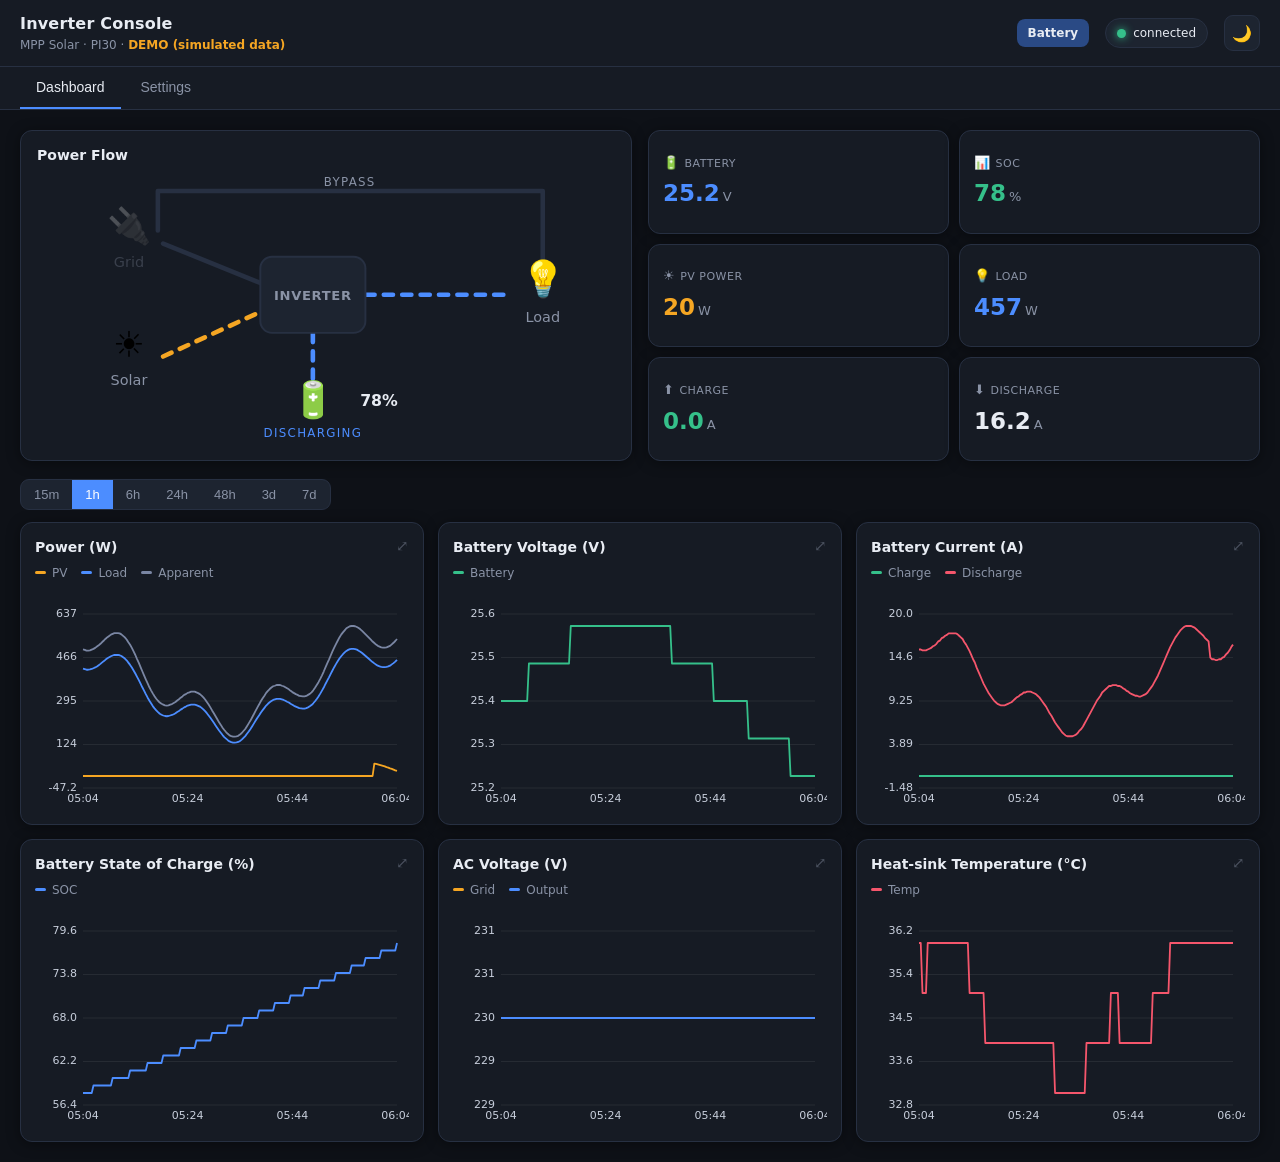
==== mockup.html @ c98d9017 "Initial commit: MPP Solar inverter web frontend Raspberry Pi web UI for an MPP Solar inverter (PI30 " ====
<!DOCTYPE html>
<html lang="en" data-theme="dark">
<head>
  <meta charset="utf-8" />
  <meta name="viewport" content="width=device-width, initial-scale=1" />
  <title>Inverter Console — Demo</title>
  <style>
:root {
  --bg: #0e1117;
  --bg-elev: #161b24;
  --bg-elev2: #1d2430;
  --border: #273042;
  --text: #e8ecf3;
  --text-dim: #8a93a6;
  --accent: #4c8dff;
  --accent-dim: #2a4a85;
  --ok: #35c08a;
  --warn: #f5a623;
  --danger: #f5566c;
  --shadow: 0 2px 14px rgba(0, 0, 0, 0.4);
  color-scheme: dark;
}
[data-theme="light"] {
  --bg: #f4f6fa;
  --bg-elev: #ffffff;
  --bg-elev2: #eef1f7;
  --border: #d9dfea;
  --text: #1c2430;
  --text-dim: #5a6478;
  --accent: #2f6fe0;
  --accent-dim: #bcd2ff;
  --ok: #1c9e72;
  --warn: #c9820f;
  --danger: #d83a52;
  --shadow: 0 2px 14px rgba(20, 30, 60, 0.08);
  color-scheme: light;
}

* { box-sizing: border-box; }
html, body { margin: 0; padding: 0; }
body {
  background: var(--bg);
  color: var(--text);
  font: 14px/1.5 system-ui, -apple-system, Segoe UI, Roboto, sans-serif;
  -webkit-font-smoothing: antialiased;
}

/* ---- header ---- */
header {
  display: flex; align-items: center; gap: 16px;
  padding: 12px 20px;
  background: var(--bg-elev);
  border-bottom: 1px solid var(--border);
  position: sticky; top: 0; z-index: 20;
}
header h1 { font-size: 16px; margin: 0; font-weight: 600; letter-spacing: .2px; }
header .sub { color: var(--text-dim); font-size: 12px; }
.spacer { flex: 1; }

.status-pill {
  display: inline-flex; align-items: center; gap: 7px;
  padding: 5px 11px; border-radius: 999px;
  background: var(--bg-elev2); border: 1px solid var(--border);
  font-size: 12px; font-weight: 500;
}
.dot { width: 9px; height: 9px; border-radius: 50%; background: var(--text-dim); }
.dot.ok { background: var(--ok); box-shadow: 0 0 8px var(--ok); }
.dot.bad { background: var(--danger); box-shadow: 0 0 8px var(--danger); }

.mode-badge {
  padding: 5px 11px; border-radius: 8px; font-size: 12px; font-weight: 600;
  background: var(--accent-dim); color: var(--text);
}

.icon-btn {
  background: var(--bg-elev2); border: 1px solid var(--border); color: var(--text);
  width: 36px; height: 36px; border-radius: 9px; cursor: pointer; font-size: 16px;
  display: inline-flex; align-items: center; justify-content: center;
}
.icon-btn:hover { border-color: var(--accent); }

/* ---- tabs ---- */
nav.tabs { display: flex; gap: 4px; padding: 0 20px; background: var(--bg-elev);
  border-bottom: 1px solid var(--border); position: sticky; top: 61px; z-index: 19; }
nav.tabs button {
  background: none; border: none; color: var(--text-dim); cursor: pointer;
  padding: 12px 16px; font-size: 14px; font-weight: 500;
  border-bottom: 2px solid transparent;
}
nav.tabs button.active { color: var(--text); border-bottom-color: var(--accent); }
nav.tabs button:hover { color: var(--text); }

main { padding: 20px; max-width: 1280px; margin: 0 auto; }
.view { display: none; }
.view.active { display: block; }

/* ---- cards / metric tiles ---- */
/* dashboard top: power-flow diagram on the left (≈half), metrics on the right */
.dash-top {
  display: grid; grid-template-columns: 1fr 1fr;
  gap: 16px; align-items: stretch; margin-bottom: 18px;
}
.dash-top .flow-card { margin-bottom: 0; }
.dash-top .flow-card svg { max-height: 400px; }          /* let the diagram drive the height */
.dash-top .tiles { grid-template-columns: repeat(2, 1fr); grid-auto-rows: 1fr; height: 100%; }
.dash-top .tile { display: flex; flex-direction: column; justify-content: center; }

.tiles { display: grid; grid-template-columns: repeat(3, 1fr); gap: 10px; }
.tile {
  background: var(--bg-elev); border: 1px solid var(--border); border-radius: 12px;
  padding: 12px 14px; box-shadow: var(--shadow); min-width: 0;
}
.tile .label { color: var(--text-dim); font-size: 11px; text-transform: uppercase; letter-spacing: .5px;
  white-space: nowrap; overflow: hidden; text-overflow: ellipsis; }
.tile .tile-icon { margin-right: 5px; font-size: 13px; }
.tile .value { font-size: 23px; font-weight: 650; margin-top: 4px; font-variant-numeric: tabular-nums; white-space: nowrap; }
.tile .value .unit { font-size: 13px; color: var(--text-dim); font-weight: 500; margin-left: 3px; }
.tile.accent .value { color: var(--accent); }
.tile.ok .value { color: var(--ok); }
.tile.warn .value { color: var(--warn); }

/* ---- charts ---- */
.chart-controls { display: flex; align-items: center; gap: 8px; margin-bottom: 12px; flex-wrap: wrap; }
.range-group { display: inline-flex; background: var(--bg-elev2); border: 1px solid var(--border); border-radius: 9px; overflow: hidden; }
.range-group button { background: none; border: none; color: var(--text-dim); padding: 7px 13px; cursor: pointer; font-size: 13px; }
.range-group button.active { background: var(--accent); color: #fff; }

.charts-grid { display: grid; grid-template-columns: repeat(auto-fit, minmax(min(340px, 100%), 1fr)); gap: 14px; }
.chart-card { background: var(--bg-elev); border: 1px solid var(--border); border-radius: 12px; padding: 14px; box-shadow: var(--shadow); position: relative; cursor: pointer; }
.chart-card:hover { border-color: var(--accent); }
.chart-card .expand-hint { position: absolute; top: 12px; right: 14px; color: var(--text-dim); opacity: .45; font-size: 15px; }
.chart-card:hover .expand-hint { opacity: .9; color: var(--accent); }
.chart-card h3 { margin: 0 0 6px; font-size: 14px; font-weight: 600; }
.chart-card .legend { display: flex; gap: 14px; flex-wrap: wrap; margin-bottom: 8px; font-size: 12px; color: var(--text-dim); }
.chart-card .legend span { display: inline-flex; align-items: center; gap: 6px; }
.chart-card .legend i { width: 11px; height: 3px; border-radius: 2px; display: inline-block; }
.chart-card canvas { width: 100%; height: 220px; display: block; }

.warning-banner {
  background: rgba(245,166,35,.12); border: 1px solid var(--warn); color: var(--warn);
  border-radius: 10px; padding: 10px 14px; margin-bottom: 16px; font-weight: 500;
}
.warning-banner.hidden { display: none; }

/* ---- power-flow diagram ---- */
.flow-card {
  background: var(--bg-elev); border: 1px solid var(--border); border-radius: 12px;
  padding: 14px 16px; margin-bottom: 18px; box-shadow: var(--shadow);
}
.flow-card h3 { margin: 0 0 4px; font-size: 14px; font-weight: 600; }
.flow-card svg { width: 100%; height: auto; max-height: 240px; display: block; }
.flow-icon { font-size: 27px; }
.flow-node-label { font-size: 11px; fill: var(--text-dim); }
.flow-box { fill: var(--bg-elev2); stroke: var(--border); stroke-width: 1.5; }
.flow-box-label { font-size: 10px; font-weight: 600; letter-spacing: .5px; fill: var(--text-dim); }
.flow-cap { font-size: 9px; letter-spacing: 1px; fill: var(--text-dim); }
.flow-cap.charge { fill: var(--ok); }
.flow-cap.disch { fill: var(--accent); }
.flow-soc { font-size: 12px; font-weight: 600; fill: var(--text); }
#node-grid, #node-pv, #node-load, #node-battery { transition: opacity .2s; }
#node-grid.inactive, #node-pv.inactive, #node-load.inactive, #node-battery.inactive { opacity: .3; }

.flow-line { stroke: var(--border); stroke-width: 3.5; fill: none; stroke-linecap: round; stroke-linejoin: round; }
.flow-line.active { stroke-dasharray: 7 7; animation: flowmove .9s linear infinite; }
.flow-line.active.acc { stroke: var(--accent); }
.flow-line.active.solar { stroke: var(--warn); }
.flow-line.active.charge { stroke: var(--ok); }
.flow-line.active.reverse { animation-direction: reverse; }
@keyframes flowmove { from { stroke-dashoffset: 0; } to { stroke-dashoffset: -14; } }
@media (prefers-reduced-motion: reduce) { .flow-line.active { animation: none; } }

/* ---- settings ---- */
.settings-group { margin-bottom: 22px; }
.settings-group h2 { font-size: 13px; text-transform: uppercase; letter-spacing: .6px; color: var(--text-dim); margin: 0 0 10px; }
.group-icon { margin-right: 7px; font-size: 14px; }
.settings-grid { display: grid; grid-template-columns: repeat(auto-fill, minmax(min(280px, 100%), 1fr)); gap: 12px; }
.setting {
  background: var(--bg-elev); border: 1px solid var(--border); border-radius: 11px; padding: 13px 15px;
  display: flex; flex-direction: column;
}
.setting.changed { border-color: var(--accent); box-shadow: 0 0 0 1px var(--accent) inset; }
.setting .name { font-weight: 600; margin-bottom: 4px; display: flex; align-items: center; gap: 8px; }
.setting .help { color: var(--text-dim); font-size: 12px; }
.setting-head { margin-bottom: 12px; }
.setting-body { margin-top: auto; display: flex; flex-direction: column; gap: 8px; }
.setting .cur { font-size: 12px; color: var(--text-dim); }
.setting .cur.note { color: var(--warn); margin-top: 6px; }
.setting select, .setting input[type=number] {
  width: 100%; background: var(--bg-elev2); color: var(--text); border: 1px solid var(--border);
  border-radius: 8px; padding: 8px 10px; font-size: 14px;
}
.toggle { display: inline-flex; align-items: center; gap: 9px; cursor: pointer; }
.toggle input { display: none; }
.toggle .track { width: 40px; height: 22px; border-radius: 999px; background: var(--bg-elev2); border: 1px solid var(--border); position: relative; transition: .15s; }
.toggle .track::after { content: ''; position: absolute; width: 16px; height: 16px; border-radius: 50%; background: var(--text-dim); top: 2px; left: 2px; transition: .15s; }
.toggle input:checked + .track { background: var(--accent); border-color: var(--accent); }
.toggle input:checked + .track::after { background: #fff; left: 20px; }

.changed-pill { font-size: 10px; background: var(--accent); color: #fff; border-radius: 6px; padding: 1px 6px; font-weight: 600; }

/* ---- advanced (collapsible) ---- */
.advanced-section { margin-top: 6px; }
.advanced-toggle {
  display: flex; align-items: center; gap: 10px; cursor: pointer; user-select: none;
  padding: 13px 15px; background: var(--bg-elev); border: 1px solid var(--border); border-radius: 11px;
}
.advanced-toggle:hover { border-color: var(--accent); }
.advanced-toggle .chev { color: var(--text-dim); transition: transform .15s; display: inline-block; }
.advanced-section.open .advanced-toggle .chev { transform: rotate(90deg); }
.advanced-toggle .adv-title { font-weight: 600; }
.advanced-body { display: none; margin-top: 16px; }
.advanced-section.open .advanced-body { display: block; }

/* sticky action bar */
.action-bar {
  position: sticky; bottom: 0; margin-top: 18px;
  background: var(--bg-elev); border: 1px solid var(--border); border-radius: 12px;
  padding: 12px 16px; display: flex; align-items: center; gap: 12px; box-shadow: var(--shadow);
}
.action-bar .summary { color: var(--text-dim); }

button.btn { border: none; border-radius: 9px; padding: 9px 16px; font-size: 14px; font-weight: 600; cursor: pointer; }
button.btn.primary { background: var(--accent); color: #fff; }
button.btn.primary:disabled { opacity: .45; cursor: not-allowed; }
button.btn.ghost { background: var(--bg-elev2); color: var(--text); border: 1px solid var(--border); }
button.btn.danger { background: var(--danger); color: #fff; }
button.btn.small { padding: 6px 11px; font-size: 13px; }

label.inline { display: inline-flex; align-items: center; gap: 7px; color: var(--text-dim); font-size: 13px; }

/* ---- profiles ---- */
#profiles-section { border-bottom: 1px solid var(--border); padding-bottom: 20px; margin-bottom: 22px; }
.section-head { display: flex; align-items: center; gap: 12px; margin-bottom: 12px; }
.section-head h2 { margin: 0; }
.profile-list { display: grid; grid-template-columns: repeat(auto-fill, minmax(min(280px, 100%), 1fr)); gap: 12px; }
.profile-card { background: var(--bg-elev); border: 1px solid var(--border); border-radius: 12px; padding: 15px; }
.profile-card h3 { margin: 0 0 4px; font-size: 15px; }
.profile-card .desc { color: var(--text-dim); font-size: 13px; margin-bottom: 10px; }
.profile-card .kv { font-size: 12px; color: var(--text-dim); margin-bottom: 4px; }
.profile-card .actions { display: flex; gap: 8px; margin-top: 12px; flex-wrap: wrap; }

/* ---- modal ---- */
.modal-backdrop { position: fixed; inset: 0; background: rgba(0,0,0,.55); display: none; align-items: center; justify-content: center; z-index: 50; padding: 20px; }
.modal-backdrop.open { display: flex; }
.modal { background: var(--bg-elev); border: 1px solid var(--border); border-radius: 14px; padding: 22px; width: 100%; max-width: 560px; max-height: 86vh; overflow: auto; box-shadow: var(--shadow); }
.modal h2 { margin: 0 0 14px; font-size: 18px; }
.modal .field { margin-bottom: 14px; }
.modal label { display: block; font-size: 13px; color: var(--text-dim); margin-bottom: 5px; }
.modal input[type=text], .modal textarea { width: 100%; background: var(--bg-elev2); color: var(--text); border: 1px solid var(--border); border-radius: 8px; padding: 9px 11px; font-size: 14px; font-family: inherit; }
.modal .diff-row { display: flex; justify-content: space-between; gap: 10px; padding: 8px 10px; border: 1px solid var(--border); border-radius: 8px; margin-bottom: 6px; background: var(--bg-elev2); }
.modal .diff-row .from { color: var(--text-dim); }
.modal .diff-row .to { color: var(--accent); font-weight: 600; }
.modal .modal-actions { display: flex; justify-content: flex-end; gap: 10px; margin-top: 18px; }
.step { display: flex; align-items: center; gap: 9px; padding: 7px 0; font-size: 13px; }
.step .st { width: 18px; text-align: center; }
.step .st.ok { color: var(--ok); }
.step .st.failed { color: var(--danger); }
.step .st.sending { color: var(--warn); }
.muted { color: var(--text-dim); }
.empty { color: var(--text-dim); text-align: center; padding: 40px; }

/* ---- expanded chart ---- */
#chart-modal { padding: 2vh 2vw; }
.chart-expanded {
  background: var(--bg-elev); border: 1px solid var(--border); border-radius: 14px;
  width: 96vw; height: 92vh; padding: 18px 22px; box-shadow: var(--shadow);
  display: flex; flex-direction: column;
}
.chart-expanded-head { display: flex; align-items: center; gap: 18px; margin-bottom: 12px; }
.chart-expanded-head h3 { margin: 0; font-size: 17px; }
.chart-expanded canvas { flex: 1; width: 100%; min-height: 0; display: block; }

/* stack the diagram + metrics once the row gets tight */
@media (max-width: 860px) {
  .dash-top { grid-template-columns: 1fr; }
  .dash-top .tiles { grid-template-columns: repeat(3, 1fr); grid-auto-rows: auto; height: auto; }
  .dash-top .flow-card svg { max-height: 280px; }
}

/* ---- phones ---- */
@media (max-width: 640px) {
  header { flex-wrap: wrap; gap: 10px 12px; padding: 10px 14px; }
  header h1 { font-size: 15px; }
  nav.tabs { top: auto; padding: 0 14px; }
  main { padding: 14px; }

  .tiles { grid-template-columns: repeat(3, 1fr); gap: 8px; }
  .tile { padding: 10px 12px; }
  .tile .value { font-size: 20px; }

  /* range selector: full-width, wrapping, finger-friendly buttons */
  .chart-controls { gap: 8px; }
  .range-group { width: 100%; flex-wrap: wrap; background: none; border: none; gap: 6px; }
  .range-group button {
    flex: 1 0 auto; min-width: 56px; border: 1px solid var(--border);
    border-radius: 8px; background: var(--bg-elev2); padding: 9px 0; text-align: center;
  }
  .range-group button.active { border-color: var(--accent); }

  .chart-card canvas { height: 200px; }
  .action-bar { flex-wrap: wrap; }
}

@media (max-width: 380px) {
  .dash-top .tiles { grid-template-columns: repeat(2, 1fr); }
}

</style>
  <link rel="icon" href="data:image/svg+xml,<svg xmlns='http://www.w3.org/2000/svg' viewBox='0 0 100 100'><text y='.9em' font-size='90'>🔋</text></svg>" />
</head>
<body>
  <header>
    <div>
      <h1>Inverter Console</h1>
      <div class="sub" id="device-sub">MPP Solar · PI30 · <b style="color:var(--warn)">DEMO (simulated data)</b></div>
    </div>
    <div class="spacer"></div>
    <span class="mode-badge" id="mode-badge">—</span>
    <span class="status-pill"><span class="dot" id="conn-dot"></span><span id="conn-text">connecting…</span></span>
    <button class="icon-btn" id="theme-btn" title="Toggle dark / light">🌙</button>
  </header>

  <nav class="tabs">
    <button data-view="dashboard" class="active">Dashboard</button>
    <button data-view="settings">Settings</button>
  </nav>

  <main>
    <!-- DASHBOARD -->
    <section class="view active" id="view-dashboard">
      <div class="warning-banner hidden" id="warning-banner"></div>

      <div class="dash-top">
        <div class="flow-card">
        <h3>Power Flow</h3>
        <svg id="flow-svg" viewBox="0 0 440 210" preserveAspectRatio="xMidYMid meet" aria-label="inverter power flow">
          <!-- bypass path over the top -->
          <path id="flow-bypass" class="flow-line" d="M92,46 L92,16 L385,16 L385,68" />
          <text x="238" y="12" class="flow-cap" text-anchor="middle">BYPASS</text>
          <!-- connectors -->
          <path id="flow-grid-inv" class="flow-line" d="M96,56 L170,86" />
          <path id="flow-pv-inv" class="flow-line" d="M96,142 L170,108" />
          <path id="flow-inv-bat" class="flow-line" d="M210,124 L210,166" />
          <path id="flow-inv-load" class="flow-line" d="M250,95 L356,95" />
          <!-- nodes -->
          <g id="node-grid">
            <text x="70" y="52" class="flow-icon" text-anchor="middle">🔌</text>
            <text x="70" y="74" class="flow-node-label" text-anchor="middle">Grid</text>
          </g>
          <g id="node-pv">
            <text x="70" y="142" class="flow-icon" text-anchor="middle">☀️</text>
            <text x="70" y="164" class="flow-node-label" text-anchor="middle">Solar</text>
          </g>
          <rect x="170" y="66" width="80" height="58" rx="9" class="flow-box" />
          <text x="210" y="99" class="flow-box-label" text-anchor="middle">INVERTER</text>
          <g id="node-battery">
            <text x="210" y="184" class="flow-icon" text-anchor="middle">🔋</text>
          </g>
          <text id="flow-soc" x="246" y="180" class="flow-soc" text-anchor="start">—</text>
          <text id="flow-bat-state" x="210" y="203" class="flow-cap" text-anchor="middle"></text>
          <g id="node-load">
            <text x="385" y="92" class="flow-icon" text-anchor="middle">💡</text>
            <text x="385" y="116" class="flow-node-label" text-anchor="middle">Load</text>
          </g>
        </svg>
        </div>
        <div class="tiles" id="tiles"></div>
      </div>

      <div class="chart-controls">
        <div class="range-group" id="range-group">
          <button data-range="900">15m</button>
          <button data-range="3600" class="active">1h</button>
          <button data-range="21600">6h</button>
          <button data-range="86400">24h</button>
          <button data-range="172800">48h</button>
          <button data-range="259200">3d</button>
          <button data-range="604800">7d</button>
        </div>
        <span class="sub muted" id="last-update"></span>
      </div>

      <div class="charts-grid" id="charts-grid"></div>
    </section>

    <!-- SETTINGS -->
    <section class="view" id="view-settings">
      <div class="settings-group" id="profiles-section">
        <div class="section-head">
          <h2><span class="group-icon">📑</span>Preset Profiles</h2>
          <span class="sub muted">Apply a saved set of settings in one click.</span>
          <div class="spacer"></div>
          <button class="btn primary small" id="new-profile">+ New profile</button>
        </div>
        <div class="profile-list" id="profile-list"></div>
      </div>

      <div class="chart-controls">
        <button class="btn ghost small" id="refresh-settings">↻ Re-read from inverter</button>
        <span class="sub muted" id="settings-read-at"></span>
        <div class="spacer"></div>
        <button class="btn ghost small" id="save-as-profile">Save changes as profile…</button>
      </div>
      <div id="settings-container"></div>
      <div class="action-bar" id="settings-action-bar" style="display:none">
        <span class="summary" id="changes-summary">No changes</span>
        <div class="spacer"></div>
        <label class="inline"><input type="checkbox" id="save-eeprom" checked /> Save to EEPROM</label>
        <button class="btn ghost" id="discard-changes">Discard</button>
        <button class="btn primary" id="review-apply">Review &amp; Apply</button>
      </div>
    </section>
  </main>

  <!-- Apply / review modal -->
  <div class="modal-backdrop" id="apply-modal">
    <div class="modal">
      <h2 id="apply-modal-title">Review changes</h2>
      <div id="apply-diff"></div>
      <div id="apply-progress" style="display:none"></div>
      <div class="modal-actions">
        <button class="btn ghost" id="apply-cancel">Cancel</button>
        <button class="btn primary" id="apply-confirm">Apply to inverter</button>
      </div>
    </div>
  </div>

  <!-- Profile editor modal -->
  <div class="modal-backdrop" id="profile-modal">
    <div class="modal">
      <h2 id="profile-modal-title">New profile</h2>
      <div class="field"><label>Name</label><input type="text" id="profile-name" placeholder="e.g. Grid-charge overnight" /></div>
      <div class="field"><label>Description</label><textarea id="profile-desc" rows="2" placeholder="Optional notes"></textarea></div>
      <div class="field"><label>Settings included</label><div id="profile-settings-editor"></div></div>
      <div class="modal-actions">
        <button class="btn ghost" id="profile-cancel">Cancel</button>
        <button class="btn primary" id="profile-save">Save profile</button>
      </div>
    </div>
  </div>

  <!-- Expanded chart overlay -->
  <div class="modal-backdrop" id="chart-modal">
    <div class="chart-expanded">
      <div class="chart-expanded-head">
        <h3 id="chart-modal-title"></h3>
        <div class="legend" id="chart-modal-legend"></div>
        <div class="spacer"></div>
        <div class="range-group" id="range-group-expanded"></div>
        <button class="icon-btn" id="chart-modal-close" title="Close">✕</button>
      </div>
      <canvas id="chart-modal-canvas"></canvas>
    </div>
  </div>

  <script>
/* Mock backend for the standalone demo build.
 * Overrides window.fetch and window.WebSocket so the REAL app.js runs unchanged
 * against a simulated 24 V inverter. Only used by the generated mockup page.
 */
(function () {
  const METRICS = [{"key": "battery_voltage", "label": "Battery Voltage", "unit": "V"}, {"key": "battery_capacity", "label": "Battery SOC", "unit": "%"}, {"key": "battery_charge_current", "label": "Charge Current", "unit": "A"}, {"key": "battery_discharge_current", "label": "Discharge Current", "unit": "A"}, {"key": "pv_input_power", "label": "PV Power", "unit": "W"}, {"key": "pv_input_voltage", "label": "PV Voltage", "unit": "V"}, {"key": "ac_output_active_power", "label": "Load Power", "unit": "W"}, {"key": "ac_output_apparent_power", "label": "Apparent Power", "unit": "VA"}, {"key": "ac_output_load", "label": "Load", "unit": "%"}, {"key": "ac_output_voltage", "label": "Output Voltage", "unit": "V"}, {"key": "ac_input_voltage", "label": "Grid Voltage", "unit": "V"}, {"key": "heatsink_temp", "label": "Heat-sink Temp", "unit": "\u00b0C"}];
  const SETTINGS_VIEW = [{"key": "output_source_priority", "label": "Output Priority", "group": "Operation & Charging", "type": "enum", "command": "POP", "prog": "01", "help": "Which source powers the loads first.", "unit": "", "options": [{"value": "00", "label": "Utility first"}, {"value": "01", "label": "Solar first"}, {"value": "02", "label": "SBU (Solar / Battery / Utility)"}], "minimum": null, "maximum": null, "step": null, "advanced": false, "depends": {}, "current": "02"}, {"key": "grid_working_range", "label": "AC Input Range", "group": "Operation, Charging & Battery", "type": "enum", "command": "PGR", "prog": "03", "help": "Acceptable AC-in window. Appliance = 90\u2013280 VAC; UPS = 170\u2013280 VAC (stricter).", "unit": "", "options": [{"value": "00", "label": "Appliance (90\u2013280 V)"}, {"value": "01", "label": "UPS (170\u2013280 V)"}], "minimum": null, "maximum": null, "step": null, "advanced": true, "depends": {}, "current": "00"}, {"key": "output_frequency", "label": "Output Frequency", "group": "Operation, Charging & Battery", "type": "enum", "command": "F", "prog": "09", "help": "AC output frequency.", "unit": "Hz", "options": [{"value": "50", "label": "50 Hz"}, {"value": "60", "label": "60 Hz"}], "minimum": null, "maximum": null, "step": null, "advanced": true, "depends": {}, "current": "50"}, {"key": "charger_source_priority", "label": "Charger Source Priority", "group": "Operation & Charging", "type": "enum", "command": "PCP", "prog": "16", "help": "Which source is allowed to charge the battery.", "unit": "", "options": [{"value": "00", "label": "Utility first"}, {"value": "01", "label": "Solar first"}, {"value": "02", "label": "Solar + Utility"}, {"value": "03", "label": "Only Solar"}], "minimum": null, "maximum": null, "step": null, "advanced": false, "depends": {}, "current": "02"}, {"key": "max_charge_current", "label": "Max Combined Charge Current", "group": "Operation, Charging & Battery", "type": "enum", "command": "MCHGC", "prog": "02", "help": "Maximum total battery charging current (solar + utility).", "unit": "A", "options": [{"value": "10", "label": "10 A"}, {"value": "20", "label": "20 A"}, {"value": "30", "label": "30 A"}, {"value": "40", "label": "40 A"}, {"value": "50", "label": "50 A"}, {"value": "60", "label": "60 A"}], "minimum": null, "maximum": null, "step": null, "advanced": true, "depends": {}, "current": "40"}, {"key": "max_utility_charge_current", "label": "Max Utility Charge Current", "group": "Operation, Charging & Battery", "type": "enum", "command": "MUCHGC", "prog": "11", "help": "Maximum charging current drawn from utility. Cannot exceed the combined charge current (Prog 02).", "unit": "A", "options": [{"value": "2", "label": "2 A"}, {"value": "10", "label": "10 A"}, {"value": "20", "label": "20 A"}, {"value": "30", "label": "30 A"}, {"value": "40", "label": "40 A"}], "minimum": null, "maximum": null, "step": null, "advanced": true, "depends": {"max_from": "max_charge_current"}, "current": "20"}, {"key": "battery_type", "label": "Battery Type", "group": "Operation, Charging & Battery", "type": "enum", "command": "PBT", "prog": "05", "help": "Battery chemistry preset. 'User-defined' unlocks the custom charge voltages (Prog 26/27/29).", "unit": "", "options": [{"value": "00", "label": "AGM"}, {"value": "01", "label": "Flooded"}, {"value": "02", "label": "User-defined"}], "minimum": null, "maximum": null, "step": null, "advanced": true, "depends": {}, "current": "02"}, {"key": "recharge_voltage", "label": "Back-to-Utility Voltage", "group": "Battery Voltages", "type": "enum", "command": "PBCV", "prog": "12", "help": "In Solar/SBU modes, battery voltage at which the inverter switches back to utility (low-battery cut-over).", "unit": "V", "options": [{"value": "22.0", "label": "22.0 V"}, {"value": "22.5", "label": "22.5 V"}, {"value": "23.0", "label": "23.0 V"}, {"value": "23.5", "label": "23.5 V"}, {"value": "24.0", "label": "24.0 V"}, {"value": "24.5", "label": "24.5 V"}, {"value": "25.0", "label": "25.0 V"}, {"value": "25.5", "label": "25.5 V"}], "minimum": null, "maximum": null, "step": null, "advanced": false, "depends": {}, "current": "23.0"}, {"key": "redischarge_voltage", "label": "Back-to-Battery Voltage", "group": "Battery Voltages", "type": "enum", "command": "PBDV", "prog": "13", "help": "In Solar/SBU modes, battery voltage at which the inverter disconnects from utility. 'Full' = wait until fully charged.", "unit": "V", "options": [{"value": "00.0", "label": "Full (float)"}, {"value": "24.0", "label": "24.0 V"}, {"value": "24.5", "label": "24.5 V"}, {"value": "25.0", "label": "25.0 V"}, {"value": "25.5", "label": "25.5 V"}, {"value": "26.0", "label": "26.0 V"}, {"value": "26.5", "label": "26.5 V"}, {"value": "27.0", "label": "27.0 V"}, {"value": "27.5", "label": "27.5 V"}, {"value": "28.0", "label": "28.0 V"}, {"value": "28.5", "label": "28.5 V"}, {"value": "29.0", "label": "29.0 V"}], "minimum": null, "maximum": null, "step": null, "advanced": false, "depends": {}, "current": "00.0"}, {"key": "bulk_charge_voltage", "label": "Bulk / C.V. Charge Voltage", "group": "Battery Voltages", "type": "number", "command": "PCVV", "prog": "26", "help": "Constant-voltage (absorb) charge target. Factory default 28.2 V. Adjustable only with Battery Type = User-defined.", "unit": "V", "options": [], "minimum": 25.0, "maximum": 30.0, "step": 0.1, "advanced": false, "depends": {"requires_key": "battery_type", "requires_value": "02"}, "current": 28.2}, {"key": "float_charge_voltage", "label": "Float Charge Voltage", "group": "Battery Voltages", "type": "number", "command": "PBFT", "prog": "27", "help": "Float (maintenance) charge voltage. Factory default 27.0 V. Adjustable only with Battery Type = User-defined.", "unit": "V", "options": [], "minimum": 25.0, "maximum": 30.0, "step": 0.1, "advanced": false, "depends": {"requires_key": "battery_type", "requires_value": "02"}, "current": 27.0}, {"key": "cutoff_voltage", "label": "Low-DC Cut-off Voltage", "group": "Battery Voltages", "type": "number", "command": "PSDV", "prog": "29", "help": "Battery cut-off (low) voltage. Factory default 21.0 V. Adjustable only with Battery Type = User-defined.", "unit": "V", "options": [], "minimum": 21.0, "maximum": 24.0, "step": 0.1, "advanced": false, "depends": {"requires_key": "battery_type", "requires_value": "02"}, "current": 21.0}, {"key": "overload_restart", "label": "Auto-Restart on Overload", "group": "Toggles", "type": "flag", "command": "PE/PD", "prog": "06", "help": "Enable or disable: Auto-Restart on Overload.", "unit": "", "options": [], "minimum": null, "maximum": null, "step": null, "advanced": true, "depends": {}, "current": false}, {"key": "overtemp_restart", "label": "Auto-Restart on Over-Temperature", "group": "Toggles", "type": "flag", "command": "PE/PD", "prog": "07", "help": "Enable or disable: Auto-Restart on Over-Temperature.", "unit": "", "options": [], "minimum": null, "maximum": null, "step": null, "advanced": true, "depends": {}, "current": true}, {"key": "buzzer", "label": "Alarm / Buzzer", "group": "Toggles", "type": "flag", "command": "PE/PD", "prog": "18", "help": "Enable or disable: Alarm / Buzzer.", "unit": "", "options": [], "minimum": null, "maximum": null, "step": null, "advanced": true, "depends": {}, "current": true}, {"key": "lcd_timeout", "label": "Auto-Return to Default Screen (1 min)", "group": "Toggles", "type": "flag", "command": "PE/PD", "prog": "19", "help": "Enable or disable: Auto-Return to Default Screen (1 min).", "unit": "", "options": [], "minimum": null, "maximum": null, "step": null, "advanced": true, "depends": {}, "current": true}, {"key": "backlight", "label": "LCD Backlight", "group": "Toggles", "type": "flag", "command": "PE/PD", "prog": "20", "help": "Enable or disable: LCD Backlight.", "unit": "", "options": [], "minimum": null, "maximum": null, "step": null, "advanced": true, "depends": {}, "current": true}, {"key": "source_interrupt_alarm", "label": "Primary Source Interrupt Beep", "group": "Toggles", "type": "flag", "command": "PE/PD", "prog": "22", "help": "Enable or disable: Primary Source Interrupt Beep.", "unit": "", "options": [], "minimum": null, "maximum": null, "step": null, "advanced": true, "depends": {}, "current": true}, {"key": "overload_bypass", "label": "Overload Bypass", "group": "Toggles", "type": "flag", "command": "PE/PD", "prog": "23", "help": "Enable or disable: Overload Bypass.", "unit": "", "options": [], "minimum": null, "maximum": null, "step": null, "advanced": true, "depends": {}, "current": false}, {"key": "fault_record", "label": "Fault Code Recording", "group": "Toggles", "type": "flag", "command": "PE/PD", "prog": "25", "help": "Enable or disable: Fault Code Recording.", "unit": "", "options": [], "minimum": null, "maximum": null, "step": null, "advanced": true, "depends": {}, "current": true}];

  let profiles = [
    { id: 1, name: 'Solar only (daytime)', description: 'Run loads from solar/battery, charge from solar only.',
      settings: { output_source_priority: '02', charger_source_priority: '03', max_charge_current: '40' },
      created: 0, updated: 0 },
    { id: 2, name: 'Grid-charge overnight', description: 'Top the battery up from utility on a cheap tariff.',
      settings: { output_source_priority: '00', charger_source_priority: '00', max_utility_charge_current: '30' },
      created: 0, updated: 0 },
  ];
  let profileSeq = 3;
  let jobSeq = 1;
  const jobs = {};
  let liveWS = null;

  // ---- simulated telemetry (deterministic in t so history & live align) ----
  const clamp = (v, a, b) => Math.max(a, Math.min(b, v));
  function genValues(t) {
    const day = ((t % 86400) + 86400) % 86400 / 86400;
    const sun = Math.max(0, Math.sin((day - 0.25) * Math.PI * 2));
    let pv = Math.round(sun * 1400 + (sun > 0 ? Math.sin(t / 300) * 70 : 0));
    pv = Math.max(0, pv);
    let load = Math.round(340 + Math.sin(t / 600) * 150 + Math.sin(t / 137) * 60);
    load = Math.max(80, load);
    const net = pv - load;
    const soc = Math.round(clamp(72 + Math.sin(t / 4200) * 24, 28, 100));
    return {
      battery_voltage: Math.round((25.4 + sun * 1.7 + Math.sin(t / 800) * 0.2) * 10) / 10,
      battery_capacity: soc,
      battery_charge_current: net > 0 ? Math.round((net / 27) * 10) / 10 : 0,
      battery_discharge_current: net < 0 ? Math.round((-net / 27) * 10) / 10 : 0,
      pv_input_power: pv,
      pv_input_voltage: pv > 0 ? Math.round((58 + sun * 34) * 10) / 10 : 0,
      ac_output_active_power: load,
      ac_output_apparent_power: Math.round(load * 1.18),
      ac_output_load: Math.round((load / 2000) * 100),
      ac_output_voltage: 230,
      ac_input_voltage: 230,
      heatsink_temp: Math.round(32 + sun * 8 + load / 120),
    };
  }
  function liveState(t) {
    const v = genValues(t);
    return {
      ts: t, connected: true,
      mode: v.battery_discharge_current > 0 ? 'Battery' : 'Line',
      values: v,
      flags: { load_on: true, charging_on: v.battery_charge_current > 0, ac_charging: false,
               scc_charging: v.pv_input_power > 0, charging_to_float: false },
      warnings: [], last_error: null,
    };
  }
  const nowS = () => Date.now() / 1000;

  // ---- mock fetch ----------------------------------------------------------
  const json = (data) => Promise.resolve({ ok: true, status: 200, json: async () => data });
  window.fetch = function (url, opts) {
    const u = new URL(url, location.origin);
    const p = u.pathname, m = (opts && opts.method) || 'GET';
    if (p === '/api/metrics') return json({ metrics: METRICS });
    if (p === '/api/live') return json(liveState(nowS()));
    if (p === '/api/history') {
      const range = parseInt(u.searchParams.get('range') || '3600', 10);
      const end = nowS(), step = Math.max(20, Math.round(range / 280));
      const samples = [];
      for (let t = end - range; t <= end; t += step) samples.push(Object.assign({ ts: Math.round(t) }, genValues(t)));
      return json({ samples, metrics: METRICS.map((x) => x.key) });
    }
    if (p === '/api/settings') return json({ settings: SETTINGS_VIEW, read_at: nowS() });
    if (p === '/api/settings/apply' && m === 'POST') {
      const body = JSON.parse(opts.body);
      return json(startJob(body.items, body.save));
    }
    if (p.startsWith('/api/jobs/')) {
      const id = p.split('/').pop();
      return jobs[id] ? json(jobs[id]) : Promise.resolve({ ok: false, status: 404, json: async () => ({ detail: 'not found' }) });
    }
    if (p === '/api/profiles' && m === 'GET') return json({ profiles });
    if (p === '/api/profiles' && m === 'POST') {
      const b = JSON.parse(opts.body);
      const pr = { id: profileSeq++, name: b.name, description: b.description || '', settings: b.settings, created: nowS(), updated: nowS() };
      profiles.push(pr); return json(pr);
    }
    const pm = p.match(/^\/api\/profiles\/(\d+)$/);
    if (pm) {
      const id = parseInt(pm[1], 10);
      const idx = profiles.findIndex((x) => x.id === id);
      if (m === 'DELETE') { profiles = profiles.filter((x) => x.id !== id); return json({ deleted: id }); }
      if (m === 'PUT') { const b = JSON.parse(opts.body); profiles[idx] = Object.assign({}, profiles[idx], b, { updated: nowS() }); return json(profiles[idx]); }
    }
    const ap = p.match(/^\/api\/profiles\/(\d+)\/apply$/);
    if (ap) {
      const pr = profiles.find((x) => x.id === parseInt(ap[1], 10));
      const items = Object.entries(pr.settings).map(([key, value]) => ({ key, value }));
      const save = u.searchParams.get('save') !== 'false';
      return json(startJob(items, save));
    }
    return Promise.resolve({ ok: false, status: 404, json: async () => ({ detail: 'mock: ' + p }) });
  };

  function startJob(items, save) {
    const id = 'job-' + (jobSeq++);
    const job = { id, status: 'running', started: nowS(), finished: null, save,
      steps: items.map((it) => ({ key: it.key, value: it.value, command: '', label: labelFor(it.key), status: 'pending', response: null })) };
    jobs[id] = job;
    // progress one step at a time, pushing updates over the websocket
    let i = 0;
    const tickStep = () => {
      if (i > 0) job.steps[i - 1].status = 'ok', job.steps[i - 1].response = 'Accepted (ACK)';
      if (i < job.steps.length) {
        job.steps[i].status = 'sending';
        emit({ type: 'job', job });
        i++;
        setTimeout(tickStep, 550);
      } else {
        job.status = 'completed'; job.finished = nowS();
        // reflect applied values into the settings view, then "re-read"
        for (const st of job.steps) {
          const s = SETTINGS_VIEW.find((x) => x.key === st.key);
          if (s) s.current = st.value;
        }
        emit({ type: 'job', job });
        emit({ type: 'settings', settings: SETTINGS_VIEW });
      }
    };
    setTimeout(tickStep, 300);
    return job;
  }
  function labelFor(key) { const s = SETTINGS_VIEW.find((x) => x.key === key); return s ? s.label : key; }
  function emit(msg) { if (liveWS && liveWS.onmessage) liveWS.onmessage({ data: JSON.stringify(msg) }); }

  // ---- mock WebSocket ------------------------------------------------------
  window.WebSocket = class {
    constructor(url) {
      this.url = url; this.readyState = 0; liveWS = this;
      setTimeout(() => {
        this.readyState = 1; this.onopen && this.onopen();
        emit({ type: 'snapshot', live: liveState(nowS()), settings: SETTINGS_VIEW });
        this._t = setInterval(() => {
          const t = nowS();
          emit({ type: 'sample', ts: Math.round(t), values: genValues(t), live: liveState(t) });
        }, 1500);
      }, 60);
    }
    send() {}
    close() { clearInterval(this._t); this.onclose && this.onclose(); }
  };
})();

</script>
  <script>
/* Tiny dependency-free canvas time-series chart.
 * Designed to stay light on a Raspberry Pi and handle thousands of points.
 *
 *   const c = new TimeChart(canvasEl, {
 *     series: [{key:'pv_input_power', label:'PV', color:'#f5a623', unit:'W'}],
 *   });
 *   c.setData(rows);           // rows: [{ts: <seconds>, <key>: <number|null>, ...}]
 *   c.push({ts, key:val,...}); // append a single point and redraw
 *   c.setTheme('dark'|'light');
 */
(function () {
  const THEMES = {
    dark:  { axis: '#8a93a6', grid: 'rgba(255,255,255,0.07)', text: '#c7cedb',
             tip: 'rgba(20,24,33,0.95)', tipText: '#e8ecf3', tipBorder: 'rgba(255,255,255,0.15)' },
    light: { axis: '#5a6478', grid: 'rgba(0,0,0,0.08)', text: '#3a4254',
             tip: 'rgba(255,255,255,0.97)', tipText: '#1c2430', tipBorder: 'rgba(0,0,0,0.15)' },
  };

  class TimeChart {
    constructor(canvas, opts) {
      this.canvas = canvas;
      this.ctx = canvas.getContext('2d');
      this.series = opts.series || [];
      this.unit = opts.unit || '';
      this.theme = THEMES[opts.theme || 'dark'];
      this.rows = [];
      this.hover = null;
      this.dpr = window.devicePixelRatio || 1;

      this._onMove = (e) => {
        const r = canvas.getBoundingClientRect();
        this.hover = { x: e.clientX - r.left, y: e.clientY - r.top };
        this.draw();
      };
      this._onLeave = () => { this.hover = null; this.draw(); };
      canvas.addEventListener('mousemove', this._onMove);
      canvas.addEventListener('mouseleave', this._onLeave);

      this._ro = new ResizeObserver(() => this.resize());
      this._ro.observe(canvas);
      this.resize();
    }

    setTheme(name) { this.theme = THEMES[name] || THEMES.dark; this.draw(); }
    setData(rows) { this.rows = rows || []; this.draw(); }
    push(row) {
      this.rows.push(row);
      this.draw();
    }
    trimBefore(ts) { this.rows = this.rows.filter((r) => r.ts >= ts); }

    resize() {
      const w = this.canvas.clientWidth || 600;
      const h = this.canvas.clientHeight || 240;
      this.dpr = window.devicePixelRatio || 1;
      this.canvas.width = Math.round(w * this.dpr);
      this.canvas.height = Math.round(h * this.dpr);
      this.draw();
    }

    draw() {
      const ctx = this.ctx, dpr = this.dpr, T = this.theme;
      const W = this.canvas.width, H = this.canvas.height;
      ctx.clearRect(0, 0, W, H);
      ctx.save();
      ctx.scale(dpr, dpr);
      const w = W / dpr, h = H / dpr;

      const padL = 48, padR = 12, padT = 24, padB = 22;
      const plotW = w - padL - padR, plotH = h - padT - padB;

      ctx.font = '11px system-ui, sans-serif';
      ctx.textBaseline = 'middle';

      const rows = this.rows;
      if (!rows.length) {
        ctx.fillStyle = T.text;
        ctx.textAlign = 'center';
        ctx.fillText('No data yet…', w / 2, h / 2);
        ctx.restore();
        return;
      }

      const t0 = rows[0].ts, t1 = rows[rows.length - 1].ts;
      const tSpan = Math.max(1, t1 - t0);

      // y domain across all series
      let min = Infinity, max = -Infinity;
      for (const r of rows) {
        for (const s of this.series) {
          const v = r[s.key];
          if (v == null || isNaN(v)) continue;
          if (v < min) min = v;
          if (v > max) max = v;
        }
      }
      if (min === Infinity) { min = 0; max = 1; }
      if (min === max) { min -= 1; max += 1; }
      const pad = (max - min) * 0.08;
      min -= pad; max += pad;
      if (min > 0 && min < (max - min)) min = 0; // anchor to zero when sensible

      const xOf = (t) => padL + ((t - t0) / tSpan) * plotW;
      const yOf = (v) => padT + plotH - ((v - min) / (max - min)) * plotH;

      // grid + y labels
      ctx.strokeStyle = T.grid; ctx.fillStyle = T.text; ctx.lineWidth = 1;
      ctx.textAlign = 'right';
      const yTicks = 4;
      for (let i = 0; i <= yTicks; i++) {
        const v = min + (i / yTicks) * (max - min);
        const y = yOf(v);
        ctx.beginPath(); ctx.moveTo(padL, y); ctx.lineTo(w - padR, y); ctx.stroke();
        ctx.fillText(fmtNum(v), padL - 6, y);
      }

      // x time labels
      ctx.textAlign = 'center';
      const xTicks = Math.min(6, Math.max(2, Math.floor(plotW / 90)));
      for (let i = 0; i <= xTicks; i++) {
        const t = t0 + (i / xTicks) * tSpan;
        const x = xOf(t);
        ctx.fillStyle = T.text;
        ctx.fillText(fmtTime(t, tSpan), x, h - padB + 11);
      }

      // series lines
      ctx.lineWidth = 1.8;
      ctx.lineJoin = 'round';
      for (const s of this.series) {
        ctx.strokeStyle = s.color;
        ctx.beginPath();
        let pen = false;
        for (const r of rows) {
          const v = r[s.key];
          if (v == null || isNaN(v)) { pen = false; continue; }
          const x = xOf(r.ts), y = yOf(v);
          if (!pen) { ctx.moveTo(x, y); pen = true; } else { ctx.lineTo(x, y); }
        }
        ctx.stroke();
      }

      // hover crosshair + tooltip
      if (this.hover && this.hover.x >= padL && this.hover.x <= w - padR) {
        const tHover = t0 + ((this.hover.x - padL) / plotW) * tSpan;
        let idx = 0, best = Infinity;
        for (let i = 0; i < rows.length; i++) {
          const d = Math.abs(rows[i].ts - tHover);
          if (d < best) { best = d; idx = i; }
        }
        const r = rows[idx];
        const hx = xOf(r.ts);
        ctx.strokeStyle = T.axis; ctx.setLineDash([3, 3]); ctx.lineWidth = 1;
        ctx.beginPath(); ctx.moveTo(hx, padT); ctx.lineTo(hx, padT + plotH); ctx.stroke();
        ctx.setLineDash([]);
        for (const s of this.series) {
          const v = r[s.key];
          if (v == null || isNaN(v)) continue;
          ctx.fillStyle = s.color;
          ctx.beginPath(); ctx.arc(hx, yOf(v), 3, 0, Math.PI * 2); ctx.fill();
        }
        this._tooltip(ctx, r, hx, padL, padT, plotW, plotH, w);
      }

      ctx.restore();
    }

    _tooltip(ctx, r, hx, padL, padT, plotW, plotH, w) {
      const T = this.theme;
      const lines = [fmtFull(r.ts)];
      for (const s of this.series) {
        const v = r[s.key];
        if (v == null || isNaN(v)) continue;
        lines.push(`${s.label}: ${fmtNum(v)} ${s.unit || this.unit || ''}`.trim());
      }
      ctx.font = '11px system-ui, sans-serif';
      const tw = Math.max(...lines.map((l) => ctx.measureText(l).width)) + 16;
      const th = lines.length * 15 + 8;
      let bx = hx + 10;
      if (bx + tw > padL + plotW) bx = hx - tw - 10;
      let by = padT + 6;
      ctx.fillStyle = T.tip; ctx.strokeStyle = T.tipBorder; ctx.lineWidth = 1;
      roundRect(ctx, bx, by, tw, th, 6); ctx.fill(); ctx.stroke();
      ctx.fillStyle = T.tipText; ctx.textAlign = 'left';
      lines.forEach((l, i) => ctx.fillText(l, bx + 8, by + 14 + i * 15));
    }

    destroy() {
      this._ro.disconnect();
      this.canvas.removeEventListener('mousemove', this._onMove);
      this.canvas.removeEventListener('mouseleave', this._onLeave);
    }
  }

  function fmtNum(v) {
    const a = Math.abs(v);
    if (a >= 1000) return Math.round(v).toString();
    if (a >= 100) return v.toFixed(0);
    if (a >= 10) return v.toFixed(1);
    return v.toFixed(2);
  }
  function pad2(n) { return n < 10 ? '0' + n : '' + n; }
  function fmtTime(ts, span) {
    const d = new Date(ts * 1000);
    return pad2(d.getHours()) + ':' + pad2(d.getMinutes());
  }
  function fmtFull(ts) {
    const d = new Date(ts * 1000);
    return pad2(d.getHours()) + ':' + pad2(d.getMinutes()) + ':' + pad2(d.getSeconds());
  }
  function roundRect(ctx, x, y, w, h, r) {
    ctx.beginPath();
    ctx.moveTo(x + r, y);
    ctx.arcTo(x + w, y, x + w, y + h, r);
    ctx.arcTo(x + w, y + h, x, y + h, r);
    ctx.arcTo(x, y + h, x, y, r);
    ctx.arcTo(x, y, x + w, y, r);
    ctx.closePath();
  }

  window.TimeChart = TimeChart;
})();

</script>
  <script>
'use strict';
/* Inverter Console - frontend application logic (dependency-free). */

// ---------------------------------------------------------------------------
// Chart + tile definitions
// ---------------------------------------------------------------------------
const CHART_DEFS = [
  { title: 'Power', unit: 'W', series: [
      { key: 'pv_input_power', label: 'PV', color: '#f5a623' },
      { key: 'ac_output_active_power', label: 'Load', color: '#4c8dff' },
      { key: 'ac_output_apparent_power', label: 'Apparent', color: '#7a86a3' } ] },
  { title: 'Battery Voltage', unit: 'V', series: [
      { key: 'battery_voltage', label: 'Battery', color: '#35c08a' } ] },
  { title: 'Battery Current', unit: 'A', series: [
      { key: 'battery_charge_current', label: 'Charge', color: '#35c08a' },
      { key: 'battery_discharge_current', label: 'Discharge', color: '#f5566c' } ] },
  { title: 'Battery State of Charge', unit: '%', series: [
      { key: 'battery_capacity', label: 'SOC', color: '#4c8dff' } ] },
  { title: 'AC Voltage', unit: 'V', series: [
      { key: 'ac_input_voltage', label: 'Grid', color: '#f5a623' },
      { key: 'ac_output_voltage', label: 'Output', color: '#4c8dff' } ] },
  { title: 'Heat-sink Temperature', unit: '°C', series: [
      { key: 'heatsink_temp', label: 'Temp', color: '#f5566c' } ] },
];

const TILE_DEFS = [
  { key: 'battery_voltage', label: 'Battery', unit: 'V', cls: 'accent', dp: 1, icon: '🔋' },
  { key: 'battery_capacity', label: 'SOC', unit: '%', cls: 'ok', dp: 0, icon: '📊' },
  { key: 'pv_input_power', label: 'PV Power', unit: 'W', cls: 'warn', dp: 0, icon: '☀️' },
  { key: 'ac_output_active_power', label: 'Load', unit: 'W', cls: 'accent', dp: 0, icon: '💡' },
  { key: 'battery_charge_current', label: 'Charge', unit: 'A', cls: 'ok', dp: 1, icon: '⬆️' },
  { key: 'battery_discharge_current', label: 'Discharge', unit: 'A', cls: '', dp: 1, icon: '⬇️' },
];

// ---------------------------------------------------------------------------
// State
// ---------------------------------------------------------------------------
const state = {
  rows: [],            // [{ts, <metric>: value, ...}]
  range: 3600,
  charts: [],
  settings: [],        // catalog + current values
  pending: {},         // key -> chosen value (only differing ones live here too)
  profiles: [],
  theme: localStorage.getItem('theme') || 'dark',
  applyingJobId: null,
  expandedChart: null,
  advancedOpen: false,
};

const $ = (sel) => document.querySelector(sel);
const $$ = (sel) => Array.from(document.querySelectorAll(sel));
function el(tag, attrs = {}, children = []) {
  const e = document.createElement(tag);
  for (const [k, v] of Object.entries(attrs)) {
    if (k === 'class') e.className = v;
    else if (k === 'html') e.innerHTML = v;
    else if (k.startsWith('on')) e.addEventListener(k.slice(2), v);
    else if (v != null) e.setAttribute(k, v);
  }
  for (const c of [].concat(children)) if (c != null) e.append(c);
  return e;
}
function fmt(v, dp) {
  if (v == null || isNaN(v)) return '—';
  return Number(v).toFixed(dp);
}

// ---------------------------------------------------------------------------
// API
// ---------------------------------------------------------------------------
const api = {
  metrics: () => fetch('/api/metrics').then((r) => r.json()),
  history: (range) => fetch(`/api/history?range=${range}`).then((r) => r.json()),
  settings: (refresh) => fetch(`/api/settings${refresh ? '?refresh=1' : ''}`).then((r) => r.json()),
  apply: (items, save) => fetch('/api/settings/apply', {
      method: 'POST', headers: { 'Content-Type': 'application/json' },
      body: JSON.stringify({ items, save }) }).then(handle),
  job: (id) => fetch(`/api/jobs/${id}`).then((r) => r.json()),
  profiles: () => fetch('/api/profiles').then((r) => r.json()),
  createProfile: (b) => fetch('/api/profiles', { method: 'POST', headers: { 'Content-Type': 'application/json' }, body: JSON.stringify(b) }).then(handle),
  updateProfile: (id, b) => fetch(`/api/profiles/${id}`, { method: 'PUT', headers: { 'Content-Type': 'application/json' }, body: JSON.stringify(b) }).then(handle),
  deleteProfile: (id) => fetch(`/api/profiles/${id}`, { method: 'DELETE' }).then(handle),
  applyProfile: (id, save) => fetch(`/api/profiles/${id}/apply?save=${save}`, { method: 'POST' }).then(handle),
};
async function handle(r) {
  if (!r.ok) { const e = await r.json().catch(() => ({})); throw new Error(e.detail || r.statusText); }
  return r.json();
}

// ---------------------------------------------------------------------------
// Init
// ---------------------------------------------------------------------------
async function init() {
  applyTheme(state.theme);
  buildTiles();
  buildCharts();
  wireUI();
  await loadHistory();
  connectWS();
  loadSettings();
  loadProfiles();
}

function applyTheme(theme) {
  document.documentElement.setAttribute('data-theme', theme);
  $('#theme-btn').textContent = theme === 'dark' ? '🌙' : '☀️';
  state.theme = theme;
  localStorage.setItem('theme', theme);
  state.charts.forEach((c) => c.chart.setTheme(theme));
  if (state.expandedChart) state.expandedChart.setTheme(theme);
}

// ---------------------------------------------------------------------------
// Dashboard: tiles + charts
// ---------------------------------------------------------------------------
function buildTiles() {
  const wrap = $('#tiles');
  wrap.innerHTML = '';
  for (const t of TILE_DEFS) {
    const tile = el('div', { class: `tile ${t.cls}` }, [
      el('div', { class: 'label' }, [el('span', { class: 'tile-icon' }, t.icon), t.label]),
      el('div', { class: 'value', id: `tile-${t.key}` }, [
        el('span', { class: 'num' }, '—'),
        el('span', { class: 'unit' }, t.unit),
      ]),
    ]);
    wrap.append(tile);
  }
}

function legendSpans(def) {
  return def.series.map((s) => el('span', {}, [el('i', { style: `background:${s.color}` }), s.label]));
}

function buildCharts() {
  const grid = $('#charts-grid');
  grid.innerHTML = '';
  state.charts = [];
  for (const def of CHART_DEFS) {
    const canvas = el('canvas');
    const card = el('div', { class: 'chart-card', title: 'Click to expand' }, [
      el('span', { class: 'expand-hint' }, '⤢'),
      el('h3', {}, `${def.title} (${def.unit})`),
      el('div', { class: 'legend' }, legendSpans(def)),
      canvas,
    ]);
    card.addEventListener('click', () => openChartModal(def));
    grid.append(card);
    const chart = new TimeChart(canvas, { series: def.series, unit: def.unit, theme: state.theme });
    state.charts.push({ def, chart });
  }
}

function openChartModal(def) {
  $('#chart-modal-title').textContent = `${def.title} (${def.unit})`;
  const lg = $('#chart-modal-legend');
  lg.innerHTML = '';
  legendSpans(def).forEach((n) => lg.append(n));
  $('#range-group-expanded').innerHTML = $('#range-group').innerHTML;
  $('#chart-modal').classList.add('open');
  if (state.expandedChart) state.expandedChart.destroy();
  state.expandedChart = new TimeChart($('#chart-modal-canvas'),
    { series: def.series, unit: def.unit, theme: state.theme });
  const cutoff = Date.now() / 1000 - state.range;
  state.expandedChart.setData(state.rows.filter((r) => r.ts >= cutoff));
}

function closeChartModal() {
  $('#chart-modal').classList.remove('open');
  if (state.expandedChart) { state.expandedChart.destroy(); state.expandedChart = null; }
}

// set the active timespan, syncing every range selector on the page
function setRange(range) {
  if (range === state.range) return;
  state.range = range;
  $$('.range-group button').forEach((b) =>
    b.classList.toggle('active', parseInt(b.dataset.range, 10) === range));
  loadHistory();
}

async function loadHistory() {
  try {
    const data = await api.history(state.range);
    state.rows = data.samples.map(normalizeRow);
    refreshCharts();
  } catch (e) { console.warn('history load failed', e); }
}

function normalizeRow(s) { return s; } // history rows already flat {ts, metric:val}

function refreshCharts() {
  const cutoff = Date.now() / 1000 - state.range;
  const rows = state.rows.filter((r) => r.ts >= cutoff);
  state.charts.forEach((c) => c.chart.setData(rows));
  if (state.expandedChart) state.expandedChart.setData(rows);
}

function onSample(ts, values, live) {
  const row = Object.assign({ ts }, values);
  state.rows.push(row);
  const cutoff = Date.now() / 1000 - Math.max(state.range, 86400);
  if (state.rows.length > 50000) state.rows = state.rows.filter((r) => r.ts >= cutoff);
  refreshCharts();
  updateTiles(values);
  $('#last-update').textContent = 'Updated ' + new Date(ts * 1000).toLocaleTimeString();
}

function updateTiles(values) {
  for (const t of TILE_DEFS) {
    const node = $(`#tile-${t.key}`);
    if (!node) continue;
    node.querySelector('.num').textContent = fmt(values[t.key], t.dp);
  }
}

// ---------------------------------------------------------------------------
// Header / status
// ---------------------------------------------------------------------------
// drive the power-flow diagram from live values + status flags
function updateFlow(live) {
  const v = live.values || {}, f = live.flags || {}, conn = live.connected;
  const setLine = (id, active, cls, reverse) => {
    const e = document.getElementById(id);
    if (!e) return;
    e.classList.toggle('active', !!(active && conn));
    ['acc', 'solar', 'charge'].forEach((c) => e.classList.remove(c));
    if (active && conn && cls) e.classList.add(cls);
    e.classList.toggle('reverse', !!reverse);
  };

  const pv = conn && ((v.pv_input_power || 0) > 5 || f.scc_charging);
  const grid = conn && (live.mode === 'Line' || live.mode === 'Bypass' || f.ac_charging);
  const charging = conn && (v.battery_charge_current || 0) > 0.2;
  const discharging = conn && (v.battery_discharge_current || 0) > 0.2;
  const load = conn && ((v.ac_output_active_power || 0) > 2 || f.load_on);
  const bypass = conn && live.mode === 'Bypass';

  setLine('flow-grid-inv', grid, 'acc');
  setLine('flow-pv-inv', pv, 'solar');
  setLine('flow-inv-load', load, 'acc');
  setLine('flow-bypass', bypass, 'acc');
  // inverter↔battery: charging flows down (green); discharging flows up (reverse)
  setLine('flow-inv-bat', charging || discharging, charging ? 'charge' : 'acc', discharging && !charging);

  document.getElementById('node-pv').classList.toggle('inactive', !pv);
  document.getElementById('node-grid').classList.toggle('inactive', !grid);
  document.getElementById('node-load').classList.toggle('inactive', !load);
  document.getElementById('node-battery').classList.toggle('inactive', !conn);

  const soc = v.battery_capacity;
  document.getElementById('flow-soc').textContent =
    (soc == null || isNaN(soc)) ? '—' : Math.round(soc) + '%';
  const bs = document.getElementById('flow-bat-state');
  bs.textContent = charging ? 'CHARGING' : discharging ? 'DISCHARGING' : '';
  bs.setAttribute('class', 'flow-cap ' + (charging ? 'charge' : discharging ? 'disch' : ''));
}

function updateStatus(live) {
  const dot = $('#conn-dot'), txt = $('#conn-text');
  if (live.connected) { dot.className = 'dot ok'; txt.textContent = 'connected'; }
  else { dot.className = 'dot bad'; txt.textContent = live.last_error ? 'error' : 'no data'; }
  $('#mode-badge').textContent = live.mode || '—';
  updateFlow(live);
  const wb = $('#warning-banner');
  if (live.warnings && live.warnings.length) {
    wb.classList.remove('hidden');
    wb.textContent = '⚠ ' + live.warnings.join(' · ');
  } else { wb.classList.add('hidden'); }
  if (live.values) updateTiles(live.values);
}

// ---------------------------------------------------------------------------
// WebSocket
// ---------------------------------------------------------------------------
function connectWS() {
  const proto = location.protocol === 'https:' ? 'wss' : 'ws';
  const ws = new WebSocket(`${proto}://${location.host}/ws`);
  ws.onmessage = (ev) => {
    const m = JSON.parse(ev.data);
    if (m.type === 'snapshot') {
      if (m.live) updateStatus(m.live);
      if (m.settings && m.settings.length) { state.settings = m.settings; renderSettings(); }
    } else if (m.type === 'sample') {
      onSample(m.ts, m.values, m.live);
      if (m.live) updateStatus(m.live);
    } else if (m.type === 'status') {
      updateStatus(m.live);
    } else if (m.type === 'settings') {
      state.settings = m.settings; reconcilePending(); renderSettings();
    } else if (m.type === 'job') {
      onJobUpdate(m.job);
    }
  };
  ws.onclose = () => setTimeout(connectWS, 2500);
  ws.onerror = () => ws.close();
}

// ---------------------------------------------------------------------------
// Tabs / UI wiring
// ---------------------------------------------------------------------------
function wireUI() {
  $$('nav.tabs button').forEach((b) => b.addEventListener('click', () => {
    $$('nav.tabs button').forEach((x) => x.classList.remove('active'));
    $$('.view').forEach((v) => v.classList.remove('active'));
    b.classList.add('active');
    $(`#view-${b.dataset.view}`).classList.add('active');
  }));

  $('#theme-btn').addEventListener('click', () => applyTheme(state.theme === 'dark' ? 'light' : 'dark'));

  // one delegated handler covers the dashboard selector and the expanded one
  document.addEventListener('click', (e) => {
    const btn = e.target.closest('.range-group button');
    if (btn) setRange(parseInt(btn.dataset.range, 10));
  });

  $('#refresh-settings').addEventListener('click', () => loadSettings(true));
  $('#discard-changes').addEventListener('click', () => { state.pending = {}; renderSettings(); });
  $('#review-apply').addEventListener('click', openApplyModal);
  $('#save-as-profile').addEventListener('click', () => openProfileModal(null, true));

  $('#chart-modal-close').addEventListener('click', closeChartModal);
  $('#chart-modal').addEventListener('click', (e) => { if (e.target.id === 'chart-modal') closeChartModal(); });
  document.addEventListener('keydown', (e) => {
    if (e.key === 'Escape') {
      closeChartModal();
      $$('.modal-backdrop').forEach((b) => b.classList.remove('open'));
    }
  });

  $('#apply-cancel').addEventListener('click', closeApplyModal);
  $('#new-profile').addEventListener('click', () => openProfileModal(null, false));
  $('#profile-cancel').addEventListener('click', () => $('#profile-modal').classList.remove('open'));
  $('#profile-save').addEventListener('click', saveProfile);
}

// ---------------------------------------------------------------------------
// Settings
// ---------------------------------------------------------------------------
async function loadSettings(refresh) {
  try {
    const data = await api.settings(refresh);
    state.settings = data.settings || [];
    reconcilePending();
    renderSettings();
    if (data.read_at)
      $('#settings-read-at').textContent = 'Last read ' + new Date(data.read_at * 1000).toLocaleTimeString();
  } catch (e) { console.warn('settings load failed', e); }
}

// drop pending edits that now equal the (re-read) current value
function reconcilePending() {
  for (const s of state.settings) {
    if (s.key in state.pending && valuesEqual(s, state.pending[s.key], s.current))
      delete state.pending[s.key];
  }
}

function valuesEqual(setting, a, b) {
  if (a == null || b == null) return a === b;
  if (setting.type === 'number') return Number(a) === Number(b);
  if (setting.type === 'flag') return Boolean(a) === Boolean(b);
  return String(a) === String(b);
}

// effective value of a setting = pending edit if present, else current
function effectiveValue(key) {
  if (key in state.pending) return state.pending[key];
  const s = state.settings.find((x) => x.key === key);
  return s ? s.current : null;
}

// keys that other settings depend on (changing them re-renders dependents)
function controllerKeys() {
  const set = new Set();
  for (const s of state.settings) {
    if (s.depends && s.depends.max_from) set.add(s.depends.max_from);
    if (s.depends && s.depends.requires_key) set.add(s.depends.requires_key);
  }
  return set;
}

// resolve a setting's enabled state + the options it may legally offer right now
function resolveConstraints(s) {
  let enabled = true, note = '';
  let options = s.options || [];
  if (s.depends && s.depends.requires_key) {
    const ctl = state.settings.find((x) => x.key === s.depends.requires_key);
    const ok = String(effectiveValue(s.depends.requires_key)) === String(s.depends.requires_value);
    if (!ok) {
      enabled = false;
      const need = ctl ? ctl.options.find((o) => o.value === s.depends.requires_value) : null;
      note = `Locked — set ${ctl ? ctl.label : 'the required setting'} to “${need ? need.label : s.depends.requires_value}” to adjust.`;
    }
  }
  if (s.depends && s.depends.max_from) {
    const cap = Number(effectiveValue(s.depends.max_from));
    if (!isNaN(cap)) {
      options = options.filter((o) => Number(o.value) <= cap);
      note = note || `Limited to ≤ ${cap} A (the combined charge current).`;
    }
  }
  return { enabled, note, options };
}

function renderSettings() {
  const container = $('#settings-container');
  container.innerHTML = '';
  if (!state.settings.length) {
    container.append(el('div', { class: 'empty' }, 'No settings loaded yet.'));
    updateActionBar();
    return;
  }
  // drop pending edits that became invalid (control now locked, or value over cap)
  for (const s of state.settings) {
    if (!(s.key in state.pending)) continue;
    const c = resolveConstraints(s);
    if (!c.enabled) delete state.pending[s.key];
    else if (s.type === 'enum' && !c.options.some((o) => String(o.value) === String(state.pending[s.key])))
      delete state.pending[s.key];
  }
  const common = state.settings.filter((s) => !s.advanced);
  const advanced = state.settings.filter((s) => s.advanced);

  renderGroups(container, common);

  if (advanced.length) {
    const open = state.advancedOpen;
    const section = el('div', { class: 'advanced-section' + (open ? ' open' : '') });
    const body = el('div', { class: 'advanced-body' });
    renderGroups(body, advanced);
    const toggle = el('div', { class: 'advanced-toggle' }, [
      el('span', { class: 'chev' }, '▸'),
      el('span', { class: 'group-icon' }, '🛠️'),
      el('span', { class: 'adv-title' }, 'Advanced settings'),
      el('span', { class: 'muted', style: 'font-size:12px' }, "Defaults you don't normally need to change"),
    ]);
    toggle.addEventListener('click', () => {
      state.advancedOpen = !state.advancedOpen;
      section.classList.toggle('open', state.advancedOpen);
    });
    section.append(toggle, body);
    container.append(section);
  }
  updateActionBar();
}

const GROUP_ICONS = {
  'Operation & Charging': '⚡',
  'Battery Voltages': '🔋',
  'Operation, Charging & Battery': '⚙️',
  'Toggles': '🎚️',
};

function renderGroups(parent, settings) {
  const groups = {};
  for (const s of settings) (groups[s.group] = groups[s.group] || []).push(s);
  for (const [group, items] of Object.entries(groups)) {
    const grid = el('div', { class: 'settings-grid' });
    for (const s of items) grid.append(renderSetting(s));
    const head = el('h2', {}, [el('span', { class: 'group-icon' }, GROUP_ICONS[group] || '•'), group]);
    parent.append(el('div', { class: 'settings-group' }, [head, grid]));
  }
}

function renderSetting(s) {
  const { enabled, note, options } = resolveConstraints(s);
  const changed = s.key in state.pending;
  const chosen = changed ? state.pending[s.key] : s.current;
  const card = el('div', { class: 'setting' + (changed ? ' changed' : '') });
  card._setting = s;

  const name = el('div', { class: 'name' }, [s.label]);
  if (s.prog) name.append(el('span', { class: 'muted', style: 'font-weight:400;font-size:11px' }, `Prog ${s.prog}`));
  if (changed) name.append(el('span', { class: 'changed-pill' }, 'changed'));
  const head = el('div', { class: 'setting-head' }, [name]);
  if (s.help) head.append(el('div', { class: 'help' }, s.help));
  // constraint note lives in the head so the control stays pinned to the bottom
  if (note) head.append(el('div', { class: 'cur note' }, note));

  // control block (pinned to the bottom of the card so every selector aligns)
  const body = el('div', { class: 'setting-body' });
  if (s.type === 'flag') {
    const input = el('input', { type: 'checkbox' });
    input.checked = Boolean(chosen);
    input.disabled = !enabled;
    const stateLbl = el('span', { class: 'muted' }, chosen ? 'Enabled' : 'Disabled');
    input.addEventListener('change', () => {
      stateLbl.textContent = input.checked ? 'Enabled' : 'Disabled';
      setPending(s, input.checked, card);
    });
    body.append(el('label', { class: 'toggle' }, [input, el('span', { class: 'track' }), stateLbl]));
  } else if (s.type === 'enum') {
    body.append(el('div', { class: 'cur' }, 'Current: ' + labelFor(s, s.current)));
    const sel = el('select');
    sel.disabled = !enabled;
    for (const o of options) {
      const opt = el('option', { value: o.value }, o.label);
      if (String(chosen) === String(o.value)) opt.selected = true;
      sel.append(opt);
    }
    if (s.current == null || !options.some((o) => String(o.value) === String(s.current)))
      sel.prepend(el('option', { value: '', disabled: 'true', selected: chosen == null ? 'true' : null }, '— unknown —'));
    sel.addEventListener('change', () => setPending(s, sel.value, card));
    body.append(sel);
  } else if (s.type === 'number') {
    body.append(el('div', { class: 'cur' }, 'Current: ' + (s.current == null ? '—' : s.current + ' ' + s.unit)));
    const input = el('input', { type: 'number', step: s.step ?? 0.1,
      min: s.minimum ?? '', max: s.maximum ?? '', value: chosen ?? '' });
    input.disabled = !enabled;
    input.addEventListener('input', () => setPending(s, input.value === '' ? null : Number(input.value), card));
    body.append(input);
  }

  card.append(head, body);
  return card;
}

function labelFor(s, value) {
  if (value == null) return '—';
  const o = (s.options || []).find((o) => String(o.value) === String(value));
  return o ? o.label : String(value);
}

// Update pending state and the affected card in place (NO global re-render,
// so focus is never stolen from a number input while typing).
function setPending(s, value, card) {
  const changed = !valuesEqual(s, value, s.current);
  if (changed) state.pending[s.key] = value;
  else delete state.pending[s.key];
  // If other settings depend on this one, re-render so their options/locks
  // update. These controllers are <select>s, so a re-render is harmless.
  if (controllerKeys().has(s.key)) { renderSettings(); return; }
  if (card) {
    card.classList.toggle('changed', changed);
    const name = card.querySelector('.name');
    const pill = name.querySelector('.changed-pill');
    if (changed && !pill) name.append(el('span', { class: 'changed-pill' }, 'changed'));
    if (!changed && pill) pill.remove();
  }
  updateActionBar();
}

function pendingItems() {
  return Object.entries(state.pending).map(([key, value]) => ({ key, value }));
}

function updateActionBar() {
  const bar = $('#settings-action-bar');
  const n = Object.keys(state.pending).length;
  bar.style.display = n ? 'flex' : 'none';
  $('#changes-summary').textContent = n ? `${n} change${n > 1 ? 's' : ''} pending` : 'No changes';
}

// ---------------------------------------------------------------------------
// Apply modal (review -> confirm -> progress)
// ---------------------------------------------------------------------------
function diffRows(items) {
  return items.map(({ key, value }) => {
    const s = state.settings.find((x) => x.key === key) || { label: key, type: 'enum', options: [] };
    const from = s.type === 'flag' ? (s.current ? 'Enabled' : 'Disabled') : labelFor(s, s.current);
    const to = s.type === 'flag' ? (value ? 'Enabled' : 'Disabled') : labelFor(s, value);
    return el('div', { class: 'diff-row' }, [
      el('span', {}, s.label),
      el('span', {}, [el('span', { class: 'from' }, String(from)), ' → ',
        el('span', { class: 'to' }, String(to))]),
    ]);
  });
}

let applyContext = null; // { mode:'settings'|'profile', items?, profileId?, save }

function openApplyModal() {
  const items = pendingItems();
  if (!items.length) return;
  applyContext = { mode: 'settings', items, save: $('#save-eeprom').checked };
  showApplyReview('Review changes', items);
}

function showApplyReview(title, items) {
  $('#apply-modal-title').textContent = title;
  const diff = $('#apply-diff');
  diff.style.display = '';
  diff.innerHTML = '';
  diffRows(items).forEach((r) => diff.append(r));
  diff.append(el('div', { class: 'muted', style: 'margin-top:10px;font-size:12px' },
    'Changes are sent to the inverter one at a time, with a short pause between each. '
    + (applyContext.save ? 'Settings will be saved to EEPROM after applying.' : 'Settings will NOT be persisted to EEPROM.')));
  $('#apply-progress').style.display = 'none';
  const confirm = $('#apply-confirm');
  confirm.style.display = '';
  confirm.disabled = false;
  confirm.textContent = 'Apply to inverter';
  confirm.onclick = doApply;
  $('#apply-cancel').textContent = 'Cancel';
  $('#apply-modal').classList.add('open');
}

async function doApply() {
  const confirm = $('#apply-confirm');
  confirm.disabled = true;
  try {
    let job;
    if (applyContext.mode === 'profile') job = await api.applyProfile(applyContext.profileId, applyContext.save);
    else job = await api.apply(applyContext.items, applyContext.save);
    state.applyingJobId = job.id;
    showApplyProgress(job);
  } catch (e) {
    alert('Apply failed: ' + e.message);
    confirm.disabled = false;
  }
}

function showApplyProgress(job) {
  $('#apply-diff').style.display = 'none';
  const prog = $('#apply-progress');
  prog.style.display = '';
  $('#apply-confirm').style.display = 'none';
  $('#apply-cancel').textContent = 'Close';
  renderJob(job);
  pollJob(job.id);
}

function renderJob(job) {
  const prog = $('#apply-progress');
  prog.innerHTML = '';
  for (const step of job.steps) {
    const mark = { ok: '✓', failed: '✕', sending: '…', pending: '·' }[step.status] || '·';
    prog.append(el('div', { class: 'step' }, [
      el('span', { class: 'st ' + step.status }, mark),
      el('span', {}, step.label),
      el('span', { class: 'spacer', style: 'flex:1' }),
      el('span', { class: 'muted' }, step.response || ''),
    ]));
  }
  if (job.status && job.status !== 'running') {
    const ok = job.status === 'completed';
    prog.append(el('div', { class: 'step' }, [
      el('span', { class: 'st ' + (ok ? 'ok' : 'failed') }, ok ? '✓' : '!'),
      el('span', {}, ok ? 'All changes applied'
        + (job.save ? ' and saved to EEPROM.' : '.') : 'Completed with errors — check rows above.'),
    ]));
  }
}

function onJobUpdate(job) {
  if (job.id === state.applyingJobId) renderJob(job);
}

async function pollJob(id) {
  try {
    const job = await api.job(id);
    renderJob(job);
    if (job.status === 'running') return setTimeout(() => pollJob(id), 600);
    // done: clear pending edits and refresh the view (a settings re-read also
    // arrives via WS, but don't rely on it).
    state.pending = {};
    renderSettings();
  } catch (e) { /* websocket job updates will still arrive */ }
}

function closeApplyModal() { $('#apply-modal').classList.remove('open'); state.applyingJobId = null; }

// ---------------------------------------------------------------------------
// Profiles
// ---------------------------------------------------------------------------
async function loadProfiles() {
  try { const data = await api.profiles(); state.profiles = data.profiles || []; renderProfiles(); }
  catch (e) { console.warn('profiles load failed', e); }
}

function renderProfiles() {
  const list = $('#profile-list');
  list.innerHTML = '';
  if (!state.profiles.length) {
    list.append(el('div', { class: 'empty' }, 'No profiles yet. Create one to apply a set of settings in one click.'));
    return;
  }
  for (const p of state.profiles) {
    const kvs = Object.entries(p.settings).map(([k, v]) => {
      const s = state.settings.find((x) => x.key === k);
      const label = s ? s.label : k;
      const val = s ? (s.type === 'flag' ? (v ? 'Enabled' : 'Disabled') : labelFor(s, v)) : v;
      return el('div', { class: 'kv' }, `${label}: ${val}`);
    });
    list.append(el('div', { class: 'profile-card' }, [
      el('h3', {}, p.name),
      p.description ? el('div', { class: 'desc' }, p.description) : null,
      ...kvs,
      el('div', { class: 'actions' }, [
        el('button', { class: 'btn primary small', onclick: () => applyProfileFlow(p) }, 'Apply'),
        el('button', { class: 'btn ghost small', onclick: () => openProfileModal(p, false) }, 'Edit'),
        el('button', { class: 'btn danger small', onclick: () => removeProfile(p) }, 'Delete'),
      ]),
    ]));
  }
}

function applyProfileFlow(p) {
  applyContext = { mode: 'profile', profileId: p.id, save: true };
  const items = Object.entries(p.settings).map(([key, value]) => ({ key, value }));
  // reflect the EEPROM choice from settings tab checkbox if present
  applyContext.save = $('#save-eeprom') ? $('#save-eeprom').checked : true;
  showApplyReview(`Apply profile “${p.name}”`, items);
}

async function removeProfile(p) {
  if (!confirm(`Delete profile “${p.name}”?`)) return;
  try { await api.deleteProfile(p.id); loadProfiles(); }
  catch (e) { alert('Delete failed: ' + e.message); }
}

let editingProfileId = null;

function openProfileModal(profile, prefillFromPending) {
  editingProfileId = profile ? profile.id : null;
  $('#profile-modal-title').textContent = profile ? 'Edit profile' : 'New profile';
  $('#profile-name').value = profile ? profile.name : '';
  $('#profile-desc').value = profile ? profile.description : '';

  // seed selection: existing profile settings, or current pending edits
  const seed = profile ? profile.settings : (prefillFromPending ? Object.assign({}, state.pending) : {});
  const editor = $('#profile-settings-editor');
  editor.innerHTML = '';
  for (const s of state.settings) {
    const included = s.key in seed;
    const chosen = included ? seed[s.key] : s.current;
    const include = el('input', { type: 'checkbox' });
    include.checked = included;
    const control = buildProfileControl(s, chosen);
    const row = el('div', { class: 'diff-row' }, [
      el('label', { class: 'inline' }, [include, s.label]),
      control,
    ]);
    control.dataset.key = s.key;
    include.dataset.key = s.key;
    editor.append(row);
  }
  $('#profile-modal').classList.add('open');
}

function buildProfileControl(s, chosen) {
  if (s.type === 'flag') {
    const sel = el('select');
    sel.append(el('option', { value: 'true' }, 'Enabled'));
    sel.append(el('option', { value: 'false' }, 'Disabled'));
    sel.value = chosen ? 'true' : 'false';
    sel.dataset.type = 'flag';
    return sel;
  } else if (s.type === 'enum') {
    const sel = el('select');
    for (const o of s.options) sel.append(el('option', { value: o.value }, o.label));
    if (chosen != null) sel.value = String(chosen);
    sel.dataset.type = 'enum';
    return sel;
  }
  const input = el('input', { type: 'number', step: s.step ?? 0.1, value: chosen ?? '' });
  input.dataset.type = 'number';
  input.style.maxWidth = '120px';
  return input;
}

async function saveProfile() {
  const name = $('#profile-name').value.trim();
  if (!name) { alert('Please enter a name.'); return; }
  const settings = {};
  $$('#profile-settings-editor .diff-row').forEach((row) => {
    const inc = row.querySelector('input[type=checkbox]');
    const ctl = row.querySelector('[data-key]:not([type=checkbox])');
    if (!inc.checked) return;
    const key = ctl.dataset.key;
    let value = ctl.value;
    if (ctl.dataset.type === 'flag') value = ctl.value === 'true';
    else if (ctl.dataset.type === 'number') value = Number(ctl.value);
    settings[key] = value;
  });
  if (!Object.keys(settings).length) { alert('Include at least one setting.'); return; }
  const body = { name, description: $('#profile-desc').value.trim(), settings };
  try {
    if (editingProfileId) await api.updateProfile(editingProfileId, body);
    else await api.createProfile(body);
    $('#profile-modal').classList.remove('open');
    loadProfiles();
  } catch (e) { alert('Save failed: ' + e.message); }
}

// close modals on backdrop click
$$('.modal-backdrop').forEach((bk) => bk.addEventListener('click', (e) => {
  if (e.target === bk) bk.classList.remove('open');
}));

window.addEventListener('DOMContentLoaded', init);

</script>
</body>
</html>
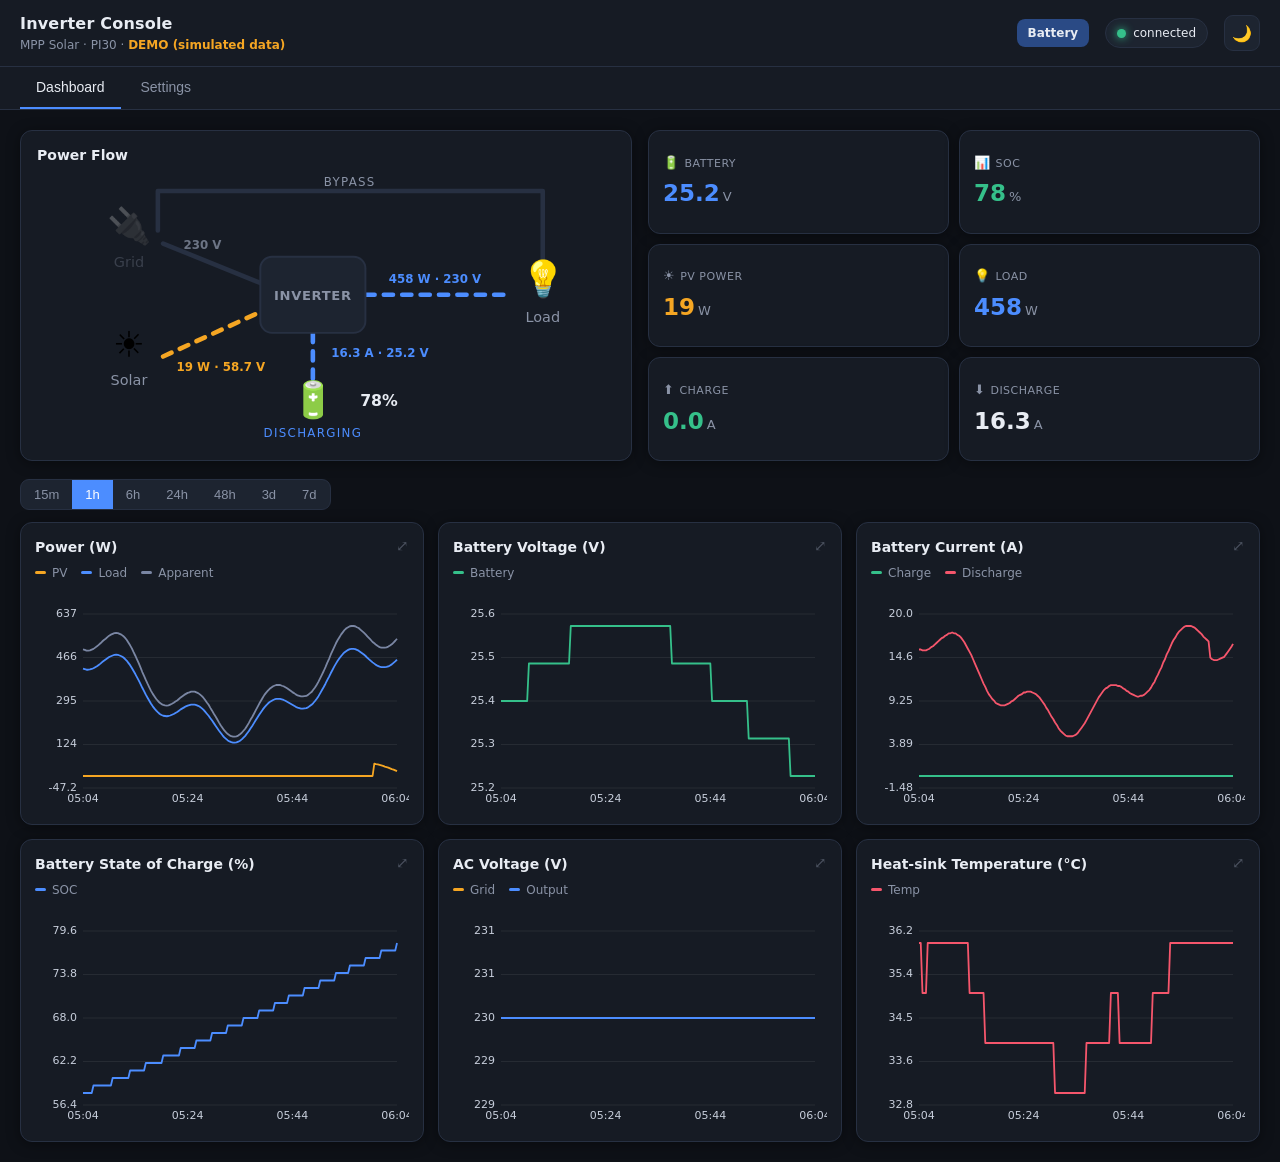
==== commit 8944c47b: "Dashboard: power-flow diagram with live line values, layout rework - Add a power-flow diagram (Solar" ====
--- a/mockup.html
+++ b/mockup.html
@@ -157,6 +157,11 @@
 .flow-cap.charge { fill: var(--ok); }
 .flow-cap.disch { fill: var(--accent); }
 .flow-soc { font-size: 12px; font-weight: 600; fill: var(--text); }
+.flow-val { font-size: 9px; font-weight: 600; fill: var(--text); font-variant-numeric: tabular-nums; }
+.flow-val.dim { fill: var(--text-dim); opacity: .75; }
+.flow-val.acc { fill: var(--accent); }
+.flow-val.solar { fill: var(--warn); }
+.flow-val.charge { fill: var(--ok); }
 #node-grid, #node-pv, #node-load, #node-battery { transition: opacity .2s; }
 #node-grid.inactive, #node-pv.inactive, #node-load.inactive, #node-battery.inactive { opacity: .3; }
 
@@ -362,6 +367,11 @@
             <text x="385" y="92" class="flow-icon" text-anchor="middle">💡</text>
             <text x="385" y="116" class="flow-node-label" text-anchor="middle">Load</text>
           </g>
+          <!-- live values next to each line -->
+          <text id="flow-val-grid" class="flow-val" x="126" y="60" text-anchor="middle"></text>
+          <text id="flow-val-pv" class="flow-val" x="140" y="153" text-anchor="middle"></text>
+          <text id="flow-val-load" class="flow-val" x="303" y="86" text-anchor="middle"></text>
+          <text id="flow-val-bat" class="flow-val" x="224" y="142" text-anchor="start"></text>
         </svg>
         </div>
         <div class="tiles" id="tiles"></div>
@@ -1087,6 +1097,22 @@
   document.getElementById('node-load').classList.toggle('inactive', !load);
   document.getElementById('node-battery').classList.toggle('inactive', !conn);
 
+  // live numbers next to each line
+  const numv = (x, dp = 0) => (x == null || isNaN(x)) ? '—' : Number(x).toFixed(dp);
+  const voltv = (x) => (x == null || isNaN(x)) ? '—'
+    : (Math.abs(x) >= 100 ? String(Math.round(x)) : Number(x).toFixed(1));
+  const setVal = (id, text, active, cls) => {
+    const e = document.getElementById(id);
+    if (!e) return;
+    e.textContent = conn ? text : '';
+    e.setAttribute('class', 'flow-val' + (conn ? (active ? ' ' + cls : ' dim') : ''));
+  };
+  const battI = discharging ? v.battery_discharge_current : v.battery_charge_current;
+  setVal('flow-val-grid', `${voltv(v.ac_input_voltage)} V`, grid, 'acc');
+  setVal('flow-val-pv', `${numv(v.pv_input_power)} W · ${voltv(v.pv_input_voltage)} V`, pv, 'solar');
+  setVal('flow-val-load', `${numv(v.ac_output_active_power)} W · ${voltv(v.ac_output_voltage)} V`, load, 'acc');
+  setVal('flow-val-bat', `${numv(battI, 1)} A · ${voltv(v.battery_voltage)} V`, charging || discharging, charging ? 'charge' : 'acc');
+
   const soc = v.battery_capacity;
   document.getElementById('flow-soc').textContent =
     (soc == null || isNaN(soc)) ? '—' : Math.round(soc) + '%';
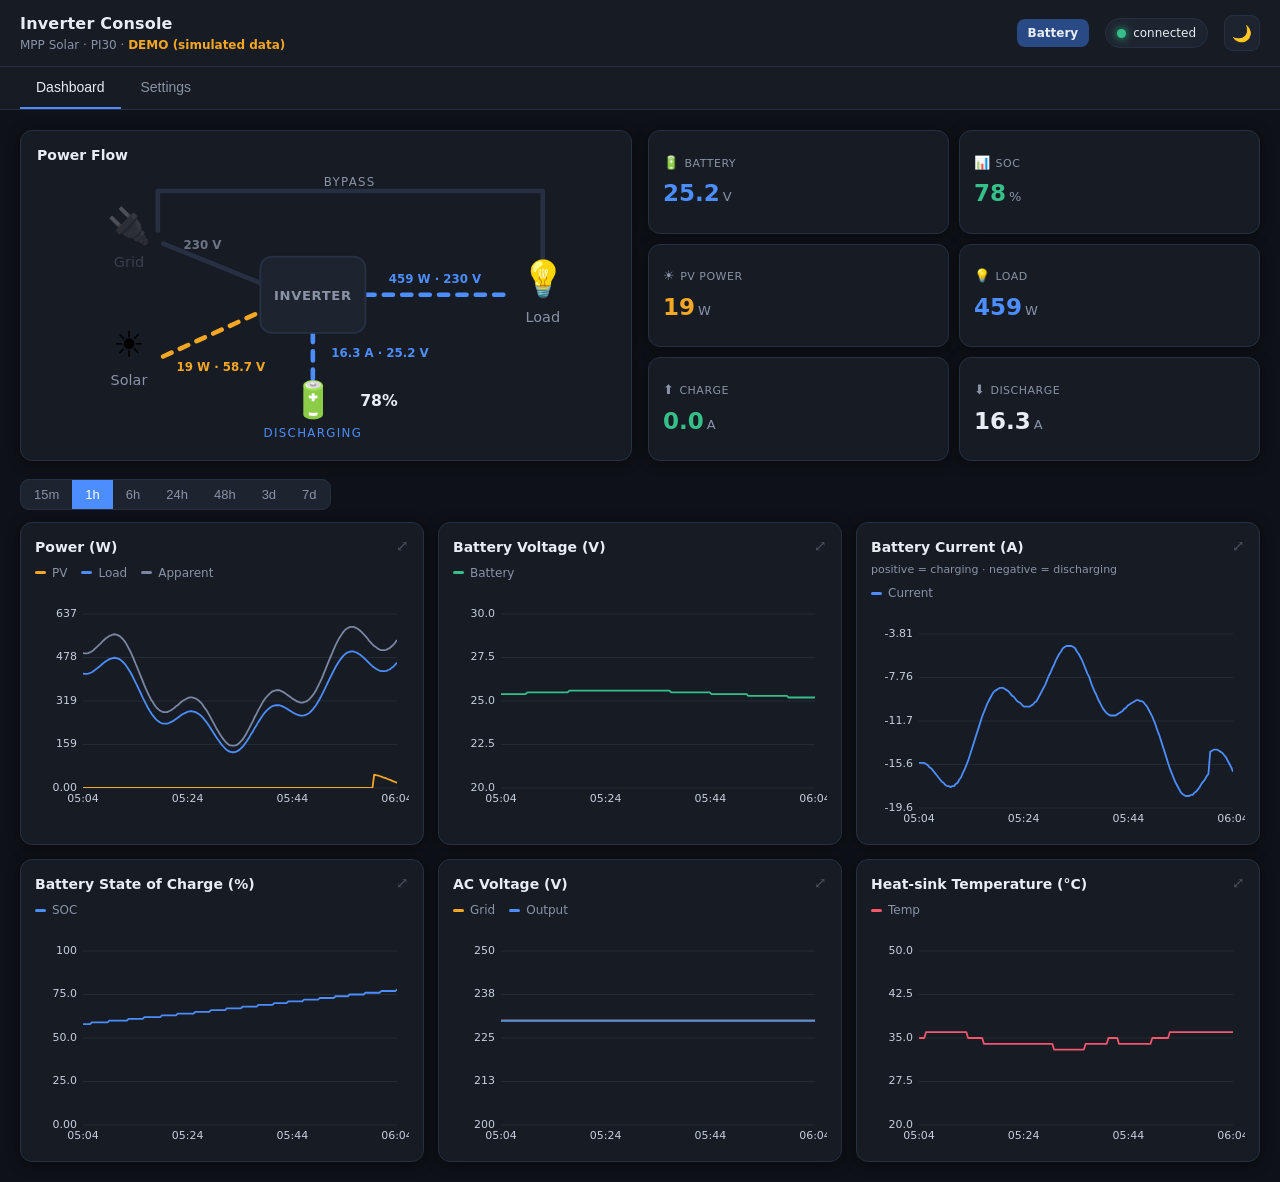
==== commit 85f30dad: "Settings comma decimals, bypass flow fix, chart axis scaling Settings: - Voltages display/accept com" ====
--- a/mockup.html
+++ b/mockup.html
@@ -131,6 +131,7 @@
 .chart-card .expand-hint { position: absolute; top: 12px; right: 14px; color: var(--text-dim); opacity: .45; font-size: 15px; }
 .chart-card:hover .expand-hint { opacity: .9; color: var(--accent); }
 .chart-card h3 { margin: 0 0 6px; font-size: 14px; font-weight: 600; }
+.chart-card .chart-hint { font-size: 11px; color: var(--text-dim); margin: -2px 0 6px; }
 .chart-card .legend { display: flex; gap: 14px; flex-wrap: wrap; margin-bottom: 8px; font-size: 12px; color: var(--text-dim); }
 .chart-card .legend span { display: inline-flex; align-items: center; gap: 6px; }
 .chart-card .legend i { width: 11px; height: 3px; border-radius: 2px; display: inline-block; }
@@ -190,10 +191,11 @@
 .setting-body { margin-top: auto; display: flex; flex-direction: column; gap: 8px; }
 .setting .cur { font-size: 12px; color: var(--text-dim); }
 .setting .cur.note { color: var(--warn); margin-top: 6px; }
-.setting select, .setting input[type=number] {
+.setting select, .setting input.num-input {
   width: 100%; background: var(--bg-elev2); color: var(--text); border: 1px solid var(--border);
   border-radius: 8px; padding: 8px 10px; font-size: 14px;
 }
+.setting .allowed { font-size: 11px; margin-top: 5px; }
 .toggle { display: inline-flex; align-items: center; gap: 9px; cursor: pointer; }
 .toggle input { display: none; }
 .toggle .track { width: 40px; height: 22px; border-radius: 999px; background: var(--bg-elev2); border: 1px solid var(--border); position: relative; transition: .15s; }
@@ -470,7 +472,7 @@
  */
 (function () {
   const METRICS = [{"key": "battery_voltage", "label": "Battery Voltage", "unit": "V"}, {"key": "battery_capacity", "label": "Battery SOC", "unit": "%"}, {"key": "battery_charge_current", "label": "Charge Current", "unit": "A"}, {"key": "battery_discharge_current", "label": "Discharge Current", "unit": "A"}, {"key": "pv_input_power", "label": "PV Power", "unit": "W"}, {"key": "pv_input_voltage", "label": "PV Voltage", "unit": "V"}, {"key": "ac_output_active_power", "label": "Load Power", "unit": "W"}, {"key": "ac_output_apparent_power", "label": "Apparent Power", "unit": "VA"}, {"key": "ac_output_load", "label": "Load", "unit": "%"}, {"key": "ac_output_voltage", "label": "Output Voltage", "unit": "V"}, {"key": "ac_input_voltage", "label": "Grid Voltage", "unit": "V"}, {"key": "heatsink_temp", "label": "Heat-sink Temp", "unit": "\u00b0C"}];
-  const SETTINGS_VIEW = [{"key": "output_source_priority", "label": "Output Priority", "group": "Operation & Charging", "type": "enum", "command": "POP", "prog": "01", "help": "Which source powers the loads first.", "unit": "", "options": [{"value": "00", "label": "Utility first"}, {"value": "01", "label": "Solar first"}, {"value": "02", "label": "SBU (Solar / Battery / Utility)"}], "minimum": null, "maximum": null, "step": null, "advanced": false, "depends": {}, "current": "02"}, {"key": "grid_working_range", "label": "AC Input Range", "group": "Operation, Charging & Battery", "type": "enum", "command": "PGR", "prog": "03", "help": "Acceptable AC-in window. Appliance = 90\u2013280 VAC; UPS = 170\u2013280 VAC (stricter).", "unit": "", "options": [{"value": "00", "label": "Appliance (90\u2013280 V)"}, {"value": "01", "label": "UPS (170\u2013280 V)"}], "minimum": null, "maximum": null, "step": null, "advanced": true, "depends": {}, "current": "00"}, {"key": "output_frequency", "label": "Output Frequency", "group": "Operation, Charging & Battery", "type": "enum", "command": "F", "prog": "09", "help": "AC output frequency.", "unit": "Hz", "options": [{"value": "50", "label": "50 Hz"}, {"value": "60", "label": "60 Hz"}], "minimum": null, "maximum": null, "step": null, "advanced": true, "depends": {}, "current": "50"}, {"key": "charger_source_priority", "label": "Charger Source Priority", "group": "Operation & Charging", "type": "enum", "command": "PCP", "prog": "16", "help": "Which source is allowed to charge the battery.", "unit": "", "options": [{"value": "00", "label": "Utility first"}, {"value": "01", "label": "Solar first"}, {"value": "02", "label": "Solar + Utility"}, {"value": "03", "label": "Only Solar"}], "minimum": null, "maximum": null, "step": null, "advanced": false, "depends": {}, "current": "02"}, {"key": "max_charge_current", "label": "Max Combined Charge Current", "group": "Operation, Charging & Battery", "type": "enum", "command": "MCHGC", "prog": "02", "help": "Maximum total battery charging current (solar + utility).", "unit": "A", "options": [{"value": "10", "label": "10 A"}, {"value": "20", "label": "20 A"}, {"value": "30", "label": "30 A"}, {"value": "40", "label": "40 A"}, {"value": "50", "label": "50 A"}, {"value": "60", "label": "60 A"}], "minimum": null, "maximum": null, "step": null, "advanced": true, "depends": {}, "current": "40"}, {"key": "max_utility_charge_current", "label": "Max Utility Charge Current", "group": "Operation, Charging & Battery", "type": "enum", "command": "MUCHGC", "prog": "11", "help": "Maximum charging current drawn from utility. Cannot exceed the combined charge current (Prog 02).", "unit": "A", "options": [{"value": "2", "label": "2 A"}, {"value": "10", "label": "10 A"}, {"value": "20", "label": "20 A"}, {"value": "30", "label": "30 A"}, {"value": "40", "label": "40 A"}], "minimum": null, "maximum": null, "step": null, "advanced": true, "depends": {"max_from": "max_charge_current"}, "current": "20"}, {"key": "battery_type", "label": "Battery Type", "group": "Operation, Charging & Battery", "type": "enum", "command": "PBT", "prog": "05", "help": "Battery chemistry preset. 'User-defined' unlocks the custom charge voltages (Prog 26/27/29).", "unit": "", "options": [{"value": "00", "label": "AGM"}, {"value": "01", "label": "Flooded"}, {"value": "02", "label": "User-defined"}], "minimum": null, "maximum": null, "step": null, "advanced": true, "depends": {}, "current": "02"}, {"key": "recharge_voltage", "label": "Back-to-Utility Voltage", "group": "Battery Voltages", "type": "enum", "command": "PBCV", "prog": "12", "help": "In Solar/SBU modes, battery voltage at which the inverter switches back to utility (low-battery cut-over).", "unit": "V", "options": [{"value": "22.0", "label": "22.0 V"}, {"value": "22.5", "label": "22.5 V"}, {"value": "23.0", "label": "23.0 V"}, {"value": "23.5", "label": "23.5 V"}, {"value": "24.0", "label": "24.0 V"}, {"value": "24.5", "label": "24.5 V"}, {"value": "25.0", "label": "25.0 V"}, {"value": "25.5", "label": "25.5 V"}], "minimum": null, "maximum": null, "step": null, "advanced": false, "depends": {}, "current": "23.0"}, {"key": "redischarge_voltage", "label": "Back-to-Battery Voltage", "group": "Battery Voltages", "type": "enum", "command": "PBDV", "prog": "13", "help": "In Solar/SBU modes, battery voltage at which the inverter disconnects from utility. 'Full' = wait until fully charged.", "unit": "V", "options": [{"value": "00.0", "label": "Full (float)"}, {"value": "24.0", "label": "24.0 V"}, {"value": "24.5", "label": "24.5 V"}, {"value": "25.0", "label": "25.0 V"}, {"value": "25.5", "label": "25.5 V"}, {"value": "26.0", "label": "26.0 V"}, {"value": "26.5", "label": "26.5 V"}, {"value": "27.0", "label": "27.0 V"}, {"value": "27.5", "label": "27.5 V"}, {"value": "28.0", "label": "28.0 V"}, {"value": "28.5", "label": "28.5 V"}, {"value": "29.0", "label": "29.0 V"}], "minimum": null, "maximum": null, "step": null, "advanced": false, "depends": {}, "current": "00.0"}, {"key": "bulk_charge_voltage", "label": "Bulk / C.V. Charge Voltage", "group": "Battery Voltages", "type": "number", "command": "PCVV", "prog": "26", "help": "Constant-voltage (absorb) charge target. Factory default 28.2 V. Adjustable only with Battery Type = User-defined.", "unit": "V", "options": [], "minimum": 25.0, "maximum": 30.0, "step": 0.1, "advanced": false, "depends": {"requires_key": "battery_type", "requires_value": "02"}, "current": 28.2}, {"key": "float_charge_voltage", "label": "Float Charge Voltage", "group": "Battery Voltages", "type": "number", "command": "PBFT", "prog": "27", "help": "Float (maintenance) charge voltage. Factory default 27.0 V. Adjustable only with Battery Type = User-defined.", "unit": "V", "options": [], "minimum": 25.0, "maximum": 30.0, "step": 0.1, "advanced": false, "depends": {"requires_key": "battery_type", "requires_value": "02"}, "current": 27.0}, {"key": "cutoff_voltage", "label": "Low-DC Cut-off Voltage", "group": "Battery Voltages", "type": "number", "command": "PSDV", "prog": "29", "help": "Battery cut-off (low) voltage. Factory default 21.0 V. Adjustable only with Battery Type = User-defined.", "unit": "V", "options": [], "minimum": 21.0, "maximum": 24.0, "step": 0.1, "advanced": false, "depends": {"requires_key": "battery_type", "requires_value": "02"}, "current": 21.0}, {"key": "overload_restart", "label": "Auto-Restart on Overload", "group": "Toggles", "type": "flag", "command": "PE/PD", "prog": "06", "help": "Enable or disable: Auto-Restart on Overload.", "unit": "", "options": [], "minimum": null, "maximum": null, "step": null, "advanced": true, "depends": {}, "current": false}, {"key": "overtemp_restart", "label": "Auto-Restart on Over-Temperature", "group": "Toggles", "type": "flag", "command": "PE/PD", "prog": "07", "help": "Enable or disable: Auto-Restart on Over-Temperature.", "unit": "", "options": [], "minimum": null, "maximum": null, "step": null, "advanced": true, "depends": {}, "current": true}, {"key": "buzzer", "label": "Alarm / Buzzer", "group": "Toggles", "type": "flag", "command": "PE/PD", "prog": "18", "help": "Enable or disable: Alarm / Buzzer.", "unit": "", "options": [], "minimum": null, "maximum": null, "step": null, "advanced": true, "depends": {}, "current": true}, {"key": "lcd_timeout", "label": "Auto-Return to Default Screen (1 min)", "group": "Toggles", "type": "flag", "command": "PE/PD", "prog": "19", "help": "Enable or disable: Auto-Return to Default Screen (1 min).", "unit": "", "options": [], "minimum": null, "maximum": null, "step": null, "advanced": true, "depends": {}, "current": true}, {"key": "backlight", "label": "LCD Backlight", "group": "Toggles", "type": "flag", "command": "PE/PD", "prog": "20", "help": "Enable or disable: LCD Backlight.", "unit": "", "options": [], "minimum": null, "maximum": null, "step": null, "advanced": true, "depends": {}, "current": true}, {"key": "source_interrupt_alarm", "label": "Primary Source Interrupt Beep", "group": "Toggles", "type": "flag", "command": "PE/PD", "prog": "22", "help": "Enable or disable: Primary Source Interrupt Beep.", "unit": "", "options": [], "minimum": null, "maximum": null, "step": null, "advanced": true, "depends": {}, "current": true}, {"key": "overload_bypass", "label": "Overload Bypass", "group": "Toggles", "type": "flag", "command": "PE/PD", "prog": "23", "help": "Enable or disable: Overload Bypass.", "unit": "", "options": [], "minimum": null, "maximum": null, "step": null, "advanced": true, "depends": {}, "current": false}, {"key": "fault_record", "label": "Fault Code Recording", "group": "Toggles", "type": "flag", "command": "PE/PD", "prog": "25", "help": "Enable or disable: Fault Code Recording.", "unit": "", "options": [], "minimum": null, "maximum": null, "step": null, "advanced": true, "depends": {}, "current": true}];
+  const SETTINGS_VIEW = [{"key": "output_source_priority", "label": "Output Priority", "group": "Operation & Charging", "type": "enum", "command": "POP", "prog": "01", "help": "Which source powers the loads first.", "unit": "", "options": [{"value": "00", "label": "Utility first"}, {"value": "01", "label": "Solar first"}, {"value": "02", "label": "SBU (Solar / Battery / Utility)"}], "minimum": null, "maximum": null, "step": null, "advanced": false, "depends": {}, "current": "02"}, {"key": "grid_working_range", "label": "AC Input Range", "group": "Operation, Charging & Battery", "type": "enum", "command": "PGR", "prog": "03", "help": "Acceptable AC-in window. Appliance = 90\u2013280 VAC; UPS = 170\u2013280 VAC (stricter).", "unit": "", "options": [{"value": "00", "label": "Appliance (90\u2013280 V)"}, {"value": "01", "label": "UPS (170\u2013280 V)"}], "minimum": null, "maximum": null, "step": null, "advanced": true, "depends": {}, "current": "00"}, {"key": "output_frequency", "label": "Output Frequency", "group": "Operation, Charging & Battery", "type": "enum", "command": "F", "prog": "09", "help": "AC output frequency.", "unit": "Hz", "options": [{"value": "50", "label": "50 Hz"}, {"value": "60", "label": "60 Hz"}], "minimum": null, "maximum": null, "step": null, "advanced": true, "depends": {}, "current": "50"}, {"key": "charger_source_priority", "label": "Charger Source Priority", "group": "Operation & Charging", "type": "enum", "command": "PCP", "prog": "16", "help": "Which source is allowed to charge the battery.", "unit": "", "options": [{"value": "00", "label": "Utility first"}, {"value": "01", "label": "Solar first"}, {"value": "02", "label": "Solar + Utility"}, {"value": "03", "label": "Only Solar"}], "minimum": null, "maximum": null, "step": null, "advanced": false, "depends": {}, "current": "02"}, {"key": "max_charge_current", "label": "Max Combined Charge Current", "group": "Operation, Charging & Battery", "type": "enum", "command": "MCHGC", "prog": "02", "help": "Maximum total battery charging current (solar + utility).", "unit": "A", "options": [{"value": "10", "label": "10 A"}, {"value": "20", "label": "20 A"}, {"value": "30", "label": "30 A"}, {"value": "40", "label": "40 A"}, {"value": "50", "label": "50 A"}, {"value": "60", "label": "60 A"}], "minimum": null, "maximum": null, "step": null, "advanced": true, "depends": {}, "current": "40"}, {"key": "max_utility_charge_current", "label": "Max Utility Charge Current", "group": "Operation, Charging & Battery", "type": "enum", "command": "MUCHGC", "prog": "11", "help": "Maximum charging current drawn from utility. Cannot exceed the combined charge current (Prog 02).", "unit": "A", "options": [{"value": "2", "label": "2 A"}, {"value": "10", "label": "10 A"}, {"value": "20", "label": "20 A"}, {"value": "30", "label": "30 A"}, {"value": "40", "label": "40 A"}], "minimum": null, "maximum": null, "step": null, "advanced": true, "depends": {"max_from": "max_charge_current"}, "current": "20"}, {"key": "battery_type", "label": "Battery Type", "group": "Operation, Charging & Battery", "type": "enum", "command": "PBT", "prog": "05", "help": "Battery chemistry preset. 'User-defined' unlocks the custom charge voltages (Prog 26/27/29).", "unit": "", "options": [{"value": "00", "label": "AGM"}, {"value": "01", "label": "Flooded"}, {"value": "02", "label": "User-defined"}], "minimum": null, "maximum": null, "step": null, "advanced": true, "depends": {}, "current": "02"}, {"key": "recharge_voltage", "label": "Back-to-Utility Voltage", "group": "Battery Voltages", "type": "enum", "command": "PBCV", "prog": "12", "help": "In Solar/SBU modes, battery voltage at which the inverter switches back to utility (low-battery cut-over).", "unit": "V", "options": [{"value": "22.0", "label": "22.0 V"}, {"value": "22.5", "label": "22.5 V"}, {"value": "23.0", "label": "23.0 V"}, {"value": "23.5", "label": "23.5 V"}, {"value": "24.0", "label": "24.0 V"}, {"value": "24.5", "label": "24.5 V"}, {"value": "25.0", "label": "25.0 V"}, {"value": "25.5", "label": "25.5 V"}], "minimum": null, "maximum": null, "step": null, "advanced": false, "depends": {}, "current": "23.0"}, {"key": "redischarge_voltage", "label": "Back-to-Battery Voltage", "group": "Battery Voltages", "type": "enum", "command": "PBDV", "prog": "13", "help": "In Solar/SBU modes, battery voltage at which the inverter disconnects from utility. 'Full' = wait until fully charged.", "unit": "V", "options": [{"value": "00.0", "label": "Full (float)"}, {"value": "24.0", "label": "24.0 V"}, {"value": "24.5", "label": "24.5 V"}, {"value": "25.0", "label": "25.0 V"}, {"value": "25.5", "label": "25.5 V"}, {"value": "26.0", "label": "26.0 V"}, {"value": "26.5", "label": "26.5 V"}, {"value": "27.0", "label": "27.0 V"}, {"value": "27.5", "label": "27.5 V"}, {"value": "28.0", "label": "28.0 V"}, {"value": "28.5", "label": "28.5 V"}, {"value": "29.0", "label": "29.0 V"}], "minimum": null, "maximum": null, "step": null, "advanced": false, "depends": {}, "current": "00.0"}, {"key": "bulk_charge_voltage", "label": "Bulk / C.V. Charge Voltage", "group": "Battery Voltages", "type": "number", "command": "PCVV", "prog": "26", "help": "Constant-voltage (absorb) charge target. Factory default 28,2 V. Adjustable only with Battery Type = User-defined.", "unit": "V", "options": [], "minimum": 25.0, "maximum": 30.0, "step": 0.1, "advanced": false, "depends": {"requires_key": "battery_type", "requires_value": "02"}, "current": 28.2}, {"key": "float_charge_voltage", "label": "Float Charge Voltage", "group": "Battery Voltages", "type": "number", "command": "PBFT", "prog": "27", "help": "Float (maintenance) charge voltage. Factory default 27,0 V. Adjustable only with Battery Type = User-defined.", "unit": "V", "options": [], "minimum": 25.0, "maximum": 30.0, "step": 0.1, "advanced": false, "depends": {"requires_key": "battery_type", "requires_value": "02"}, "current": 27.0}, {"key": "cutoff_voltage", "label": "Low-DC Cut-off Voltage", "group": "Battery Voltages", "type": "number", "command": "PSDV", "prog": "29", "help": "Battery cut-off (low) voltage. Factory default 21,0 V. Adjustable only with Battery Type = User-defined.", "unit": "V", "options": [], "minimum": 21.0, "maximum": 24.0, "step": 0.1, "advanced": false, "depends": {"requires_key": "battery_type", "requires_value": "02"}, "current": 21.0}, {"key": "overload_restart", "label": "Auto-Restart on Overload", "group": "Toggles", "type": "flag", "command": "PE/PD", "prog": "06", "help": "Enable or disable: Auto-Restart on Overload.", "unit": "", "options": [], "minimum": null, "maximum": null, "step": null, "advanced": true, "depends": {}, "current": false}, {"key": "overtemp_restart", "label": "Auto-Restart on Over-Temperature", "group": "Toggles", "type": "flag", "command": "PE/PD", "prog": "07", "help": "Enable or disable: Auto-Restart on Over-Temperature.", "unit": "", "options": [], "minimum": null, "maximum": null, "step": null, "advanced": true, "depends": {}, "current": true}, {"key": "buzzer", "label": "Alarm / Buzzer", "group": "Toggles", "type": "flag", "command": "PE/PD", "prog": "18", "help": "Enable or disable: Alarm / Buzzer.", "unit": "", "options": [], "minimum": null, "maximum": null, "step": null, "advanced": true, "depends": {}, "current": true}, {"key": "lcd_timeout", "label": "Auto-Return to Default Screen (1 min)", "group": "Toggles", "type": "flag", "command": "PE/PD", "prog": "19", "help": "Enable or disable: Auto-Return to Default Screen (1 min).", "unit": "", "options": [], "minimum": null, "maximum": null, "step": null, "advanced": true, "depends": {}, "current": true}, {"key": "backlight", "label": "LCD Backlight", "group": "Toggles", "type": "flag", "command": "PE/PD", "prog": "20", "help": "Enable or disable: LCD Backlight.", "unit": "", "options": [], "minimum": null, "maximum": null, "step": null, "advanced": true, "depends": {}, "current": true}, {"key": "source_interrupt_alarm", "label": "Primary Source Interrupt Beep", "group": "Toggles", "type": "flag", "command": "PE/PD", "prog": "22", "help": "Enable or disable: Primary Source Interrupt Beep.", "unit": "", "options": [], "minimum": null, "maximum": null, "step": null, "advanced": true, "depends": {}, "current": true}, {"key": "overload_bypass", "label": "Overload Bypass", "group": "Toggles", "type": "flag", "command": "PE/PD", "prog": "23", "help": "Enable or disable: Overload Bypass.", "unit": "", "options": [], "minimum": null, "maximum": null, "step": null, "advanced": true, "depends": {}, "current": false}, {"key": "fault_record", "label": "Fault Code Recording", "group": "Toggles", "type": "flag", "command": "PE/PD", "prog": "25", "help": "Enable or disable: Fault Code Recording.", "unit": "", "options": [], "minimum": null, "maximum": null, "step": null, "advanced": true, "depends": {}, "current": true}];
 
   let profiles = [
     { id: 1, name: 'Solar only (daytime)', description: 'Run loads from solar/battery, charge from solar only.',
@@ -513,9 +515,10 @@
   }
   function liveState(t) {
     const v = genValues(t);
+    const mode = v.battery_discharge_current > 0 ? 'Battery' : 'Line';
     return {
       ts: t, connected: true,
-      mode: v.battery_discharge_current > 0 ? 'Battery' : 'Line',
+      mode,
       values: v,
       flags: { load_on: true, charging_on: v.battery_charge_current > 0, ac_charging: false,
                scc_charging: v.pv_input_power > 0, charging_to_float: false },
@@ -645,6 +648,8 @@
       this.ctx = canvas.getContext('2d');
       this.series = opts.series || [];
       this.unit = opts.unit || '';
+      this.yMin = opts.yMin == null ? null : opts.yMin;
+      this.yMax = opts.yMax == null ? null : opts.yMax;
       this.theme = THEMES[opts.theme || 'dark'];
       this.rows = [];
       this.hover = null;
@@ -722,6 +727,8 @@
       const pad = (max - min) * 0.08;
       min -= pad; max += pad;
       if (min > 0 && min < (max - min)) min = 0; // anchor to zero when sensible
+      if (this.yMin != null) min = this.yMin;    // fixed axis bounds when provided
+      if (this.yMax != null) max = this.yMax;
 
       const xOf = (t) => padL + ((t - t0) / tSpan) * plotW;
       const yOf = (v) => padT + plotH - ((v - min) / (max - min)) * plotH;
@@ -736,6 +743,12 @@
         ctx.beginPath(); ctx.moveTo(padL, y); ctx.lineTo(w - padR, y); ctx.stroke();
         ctx.fillText(fmtNum(v), padL - 6, y);
       }
+      // emphasised zero line when the axis spans negative → positive
+      if (min < 0 && max > 0) {
+        const yz = yOf(0);
+        ctx.save(); ctx.strokeStyle = T.axis; ctx.globalAlpha = 0.55;
+        ctx.beginPath(); ctx.moveTo(padL, yz); ctx.lineTo(w - padR, yz); ctx.stroke(); ctx.restore();
+      }
 
       // x time labels
       ctx.textAlign = 'center';
@@ -747,7 +760,9 @@
         ctx.fillText(fmtTime(t, tSpan), x, h - padB + 11);
       }
 
-      // series lines
+      // series lines (clipped to the plot so fixed-range outliers don't spill)
+      ctx.save();
+      ctx.beginPath(); ctx.rect(padL, padT, plotW, plotH); ctx.clip();
       ctx.lineWidth = 1.8;
       ctx.lineJoin = 'round';
       for (const s of this.series) {
@@ -762,6 +777,7 @@
         }
         ctx.stroke();
       }
+      ctx.restore();
 
       // hover crosshair + tooltip
       if (this.hover && this.hover.x >= padL && this.hover.x <= w - padR) {
@@ -853,21 +869,20 @@
 // Chart + tile definitions
 // ---------------------------------------------------------------------------
 const CHART_DEFS = [
-  { title: 'Power', unit: 'W', series: [
+  { title: 'Power', unit: 'W', yMin: 0, series: [
       { key: 'pv_input_power', label: 'PV', color: '#f5a623' },
       { key: 'ac_output_active_power', label: 'Load', color: '#4c8dff' },
       { key: 'ac_output_apparent_power', label: 'Apparent', color: '#7a86a3' } ] },
-  { title: 'Battery Voltage', unit: 'V', series: [
+  { title: 'Battery Voltage', unit: 'V', yMin: 20, yMax: 30, series: [
       { key: 'battery_voltage', label: 'Battery', color: '#35c08a' } ] },
-  { title: 'Battery Current', unit: 'A', series: [
-      { key: 'battery_charge_current', label: 'Charge', color: '#35c08a' },
-      { key: 'battery_discharge_current', label: 'Discharge', color: '#f5566c' } ] },
-  { title: 'Battery State of Charge', unit: '%', series: [
+  { title: 'Battery Current', unit: 'A', hint: 'positive = charging · negative = discharging', series: [
+      { key: 'battery_current', label: 'Current', color: '#4c8dff' } ] },
+  { title: 'Battery State of Charge', unit: '%', yMin: 0, yMax: 100, series: [
       { key: 'battery_capacity', label: 'SOC', color: '#4c8dff' } ] },
-  { title: 'AC Voltage', unit: 'V', series: [
+  { title: 'AC Voltage', unit: 'V', yMin: 200, yMax: 250, series: [
       { key: 'ac_input_voltage', label: 'Grid', color: '#f5a623' },
       { key: 'ac_output_voltage', label: 'Output', color: '#4c8dff' } ] },
-  { title: 'Heat-sink Temperature', unit: '°C', series: [
+  { title: 'Heat-sink Temperature', unit: '°C', yMin: 20, yMax: 50, series: [
       { key: 'heatsink_temp', label: 'Temp', color: '#f5566c' } ] },
 ];
 
@@ -912,6 +927,31 @@
 function fmt(v, dp) {
   if (v == null || isNaN(v)) return '—';
   return Number(v).toFixed(dp);
+}
+// decimal comma display (inverter values are entered with periods on the wire)
+const commaize = (s) => String(s).replace(/\./g, ',');
+const parseDec = (s) => {
+  if (s == null) return null;
+  const t = String(s).trim().replace(',', '.');
+  if (t === '') return null;
+  const n = Number(t);
+  return isNaN(n) ? null : n;
+};
+// human-readable list of every value a setting accepts
+function allowedText(s) {
+  if (s.type === 'flag') return 'Options: Enable / Disable';
+  if (s.type === 'enum') {
+    const isV = s.unit === 'V';
+    return 'Options: ' + s.options.map((o) => (isV ? commaize(o.label) : o.label)).join(', ');
+  }
+  if (s.type === 'number') {
+    const f = (n) => commaize(Number(n).toFixed(1));
+    let t = `Range: ${f(s.minimum)}–${f(s.maximum)}`;
+    if (s.unit) t += ` ${s.unit}`;
+    if (s.step) t += ` · ${f(s.step)} steps`;
+    return t;
+  }
+  return '';
 }
 
 // ---------------------------------------------------------------------------
@@ -990,12 +1030,14 @@
     const card = el('div', { class: 'chart-card', title: 'Click to expand' }, [
       el('span', { class: 'expand-hint' }, '⤢'),
       el('h3', {}, `${def.title} (${def.unit})`),
+      def.hint ? el('div', { class: 'chart-hint' }, def.hint) : null,
       el('div', { class: 'legend' }, legendSpans(def)),
       canvas,
     ]);
     card.addEventListener('click', () => openChartModal(def));
     grid.append(card);
-    const chart = new TimeChart(canvas, { series: def.series, unit: def.unit, theme: state.theme });
+    const chart = new TimeChart(canvas, { series: def.series, unit: def.unit,
+      theme: state.theme, yMin: def.yMin, yMax: def.yMax });
     state.charts.push({ def, chart });
   }
 }
@@ -1009,7 +1051,7 @@
   $('#chart-modal').classList.add('open');
   if (state.expandedChart) state.expandedChart.destroy();
   state.expandedChart = new TimeChart($('#chart-modal-canvas'),
-    { series: def.series, unit: def.unit, theme: state.theme });
+    { series: def.series, unit: def.unit, theme: state.theme, yMin: def.yMin, yMax: def.yMax });
   const cutoff = Date.now() / 1000 - state.range;
   state.expandedChart.setData(state.rows.filter((r) => r.ts >= cutoff));
 }
@@ -1036,7 +1078,14 @@
   } catch (e) { console.warn('history load failed', e); }
 }
 
-function normalizeRow(s) { return s; } // history rows already flat {ts, metric:val}
+// history rows are already flat {ts, metric:val}; add a derived signed current
+// (charge positive, discharge negative) for the single-line Current chart.
+function normalizeRow(s) { return augmentRow(s); }
+function augmentRow(row) {
+  const c = row.battery_charge_current, d = row.battery_discharge_current;
+  row.battery_current = (c == null && d == null) ? null : (c || 0) - (d || 0);
+  return row;
+}
 
 function refreshCharts() {
   const cutoff = Date.now() / 1000 - state.range;
@@ -1046,7 +1095,7 @@
 }
 
 function onSample(ts, values, live) {
-  const row = Object.assign({ ts }, values);
+  const row = augmentRow(Object.assign({ ts }, values));
   state.rows.push(row);
   const cutoff = Date.now() / 1000 - Math.max(state.range, 86400);
   if (state.rows.length > 50000) state.rows = state.rows.filter((r) => r.ts >= cutoff);
@@ -1078,23 +1127,33 @@
     e.classList.toggle('reverse', !!reverse);
   };
 
+  const mode = live.mode;
+  // On this PI30 unit "Line" mode means the mains powers the load directly (the
+  // LCD shows BYPASS) and may charge the battery — there is no separate "Bypass"
+  // mode value. "Battery" means the inverter supplies the load from battery/PV.
+  const utilityLoad = conn && (mode === 'Line' || mode === 'Bypass');   // mains → load (bypass arc)
   const pv = conn && ((v.pv_input_power || 0) > 5 || f.scc_charging);
-  const grid = conn && (live.mode === 'Line' || live.mode === 'Bypass' || f.ac_charging);
   const charging = conn && (v.battery_charge_current || 0) > 0.2;
   const discharging = conn && (v.battery_discharge_current || 0) > 0.2;
-  const load = conn && ((v.ac_output_active_power || 0) > 2 || f.load_on);
-  const bypass = conn && live.mode === 'Bypass';
-
-  setLine('flow-grid-inv', grid, 'acc');
+  const loadOn = conn && ((v.ac_output_active_power || 0) > 2 || f.load_on);
+
+  // PV and grid never mix. grid→inverter represents the utility *charging* the
+  // battery only; the Line-mode load path is the bypass arc (not the inverter),
+  // so inverter→load lights only when the inverter itself feeds the load.
+  const gridCharging = conn && f.ac_charging;
+  const invToLoad = conn && loadOn && !utilityLoad;
+  const gridActive = utilityLoad || gridCharging;
+
+  setLine('flow-grid-inv', gridCharging, 'acc');
   setLine('flow-pv-inv', pv, 'solar');
-  setLine('flow-inv-load', load, 'acc');
-  setLine('flow-bypass', bypass, 'acc');
+  setLine('flow-inv-load', invToLoad, 'acc');
+  setLine('flow-bypass', utilityLoad, 'acc');
   // inverter↔battery: charging flows down (green); discharging flows up (reverse)
   setLine('flow-inv-bat', charging || discharging, charging ? 'charge' : 'acc', discharging && !charging);
 
   document.getElementById('node-pv').classList.toggle('inactive', !pv);
-  document.getElementById('node-grid').classList.toggle('inactive', !grid);
-  document.getElementById('node-load').classList.toggle('inactive', !load);
+  document.getElementById('node-grid').classList.toggle('inactive', !gridActive);
+  document.getElementById('node-load').classList.toggle('inactive', !loadOn);
   document.getElementById('node-battery').classList.toggle('inactive', !conn);
 
   // live numbers next to each line
@@ -1108,9 +1167,9 @@
     e.setAttribute('class', 'flow-val' + (conn ? (active ? ' ' + cls : ' dim') : ''));
   };
   const battI = discharging ? v.battery_discharge_current : v.battery_charge_current;
-  setVal('flow-val-grid', `${voltv(v.ac_input_voltage)} V`, grid, 'acc');
+  setVal('flow-val-grid', `${voltv(v.ac_input_voltage)} V`, gridActive, 'acc');
   setVal('flow-val-pv', `${numv(v.pv_input_power)} W · ${voltv(v.pv_input_voltage)} V`, pv, 'solar');
-  setVal('flow-val-load', `${numv(v.ac_output_active_power)} W · ${voltv(v.ac_output_voltage)} V`, load, 'acc');
+  setVal('flow-val-load', `${numv(v.ac_output_active_power)} W · ${voltv(v.ac_output_voltage)} V`, loadOn, 'acc');
   setVal('flow-val-bat', `${numv(battI, 1)} A · ${voltv(v.battery_voltage)} V`, charging || discharging, charging ? 'charge' : 'acc');
 
   const soc = v.battery_capacity;
@@ -1341,8 +1400,12 @@
   if (changed) name.append(el('span', { class: 'changed-pill' }, 'changed'));
   const head = el('div', { class: 'setting-head' }, [name]);
   if (s.help) head.append(el('div', { class: 'help' }, s.help));
+  const allowed = allowedText(s);
+  if (allowed) head.append(el('div', { class: 'help allowed' }, allowed));
   // constraint note lives in the head so the control stays pinned to the bottom
   if (note) head.append(el('div', { class: 'cur note' }, note));
+
+  const isV = s.unit === 'V';
 
   // control block (pinned to the bottom of the card so every selector aligns)
   const body = el('div', { class: 'setting-body' });
@@ -1357,11 +1420,12 @@
     });
     body.append(el('label', { class: 'toggle' }, [input, el('span', { class: 'track' }), stateLbl]));
   } else if (s.type === 'enum') {
-    body.append(el('div', { class: 'cur' }, 'Current: ' + labelFor(s, s.current)));
+    const curLabel = labelFor(s, s.current);
+    body.append(el('div', { class: 'cur' }, 'Current: ' + (isV ? commaize(curLabel) : curLabel)));
     const sel = el('select');
     sel.disabled = !enabled;
     for (const o of options) {
-      const opt = el('option', { value: o.value }, o.label);
+      const opt = el('option', { value: o.value }, isV ? commaize(o.label) : o.label);
       if (String(chosen) === String(o.value)) opt.selected = true;
       sel.append(opt);
     }
@@ -1370,11 +1434,12 @@
     sel.addEventListener('change', () => setPending(s, sel.value, card));
     body.append(sel);
   } else if (s.type === 'number') {
-    body.append(el('div', { class: 'cur' }, 'Current: ' + (s.current == null ? '—' : s.current + ' ' + s.unit)));
-    const input = el('input', { type: 'number', step: s.step ?? 0.1,
-      min: s.minimum ?? '', max: s.maximum ?? '', value: chosen ?? '' });
+    const curTxt = s.current == null ? '—' : commaize(Number(s.current).toFixed(1)) + ' ' + s.unit;
+    body.append(el('div', { class: 'cur' }, 'Current: ' + curTxt));
+    const input = el('input', { type: 'text', inputmode: 'decimal', class: 'num-input',
+      value: chosen == null ? '' : commaize(String(chosen)) });
     input.disabled = !enabled;
-    input.addEventListener('input', () => setPending(s, input.value === '' ? null : Number(input.value), card));
+    input.addEventListener('input', () => setPending(s, parseDec(input.value), card));
     body.append(input);
   }
 
@@ -1424,8 +1489,13 @@
 function diffRows(items) {
   return items.map(({ key, value }) => {
     const s = state.settings.find((x) => x.key === key) || { label: key, type: 'enum', options: [] };
-    const from = s.type === 'flag' ? (s.current ? 'Enabled' : 'Disabled') : labelFor(s, s.current);
-    const to = s.type === 'flag' ? (value ? 'Enabled' : 'Disabled') : labelFor(s, value);
+    const disp = (v) => {
+      if (s.type === 'flag') return v ? 'Enabled' : 'Disabled';
+      const l = labelFor(s, v);
+      return s.unit === 'V' ? commaize(l) : l;
+    };
+    const from = disp(s.current);
+    const to = disp(value);
     return el('div', { class: 'diff-row' }, [
       el('span', {}, s.label),
       el('span', {}, [el('span', { class: 'from' }, String(from)), ' → ',
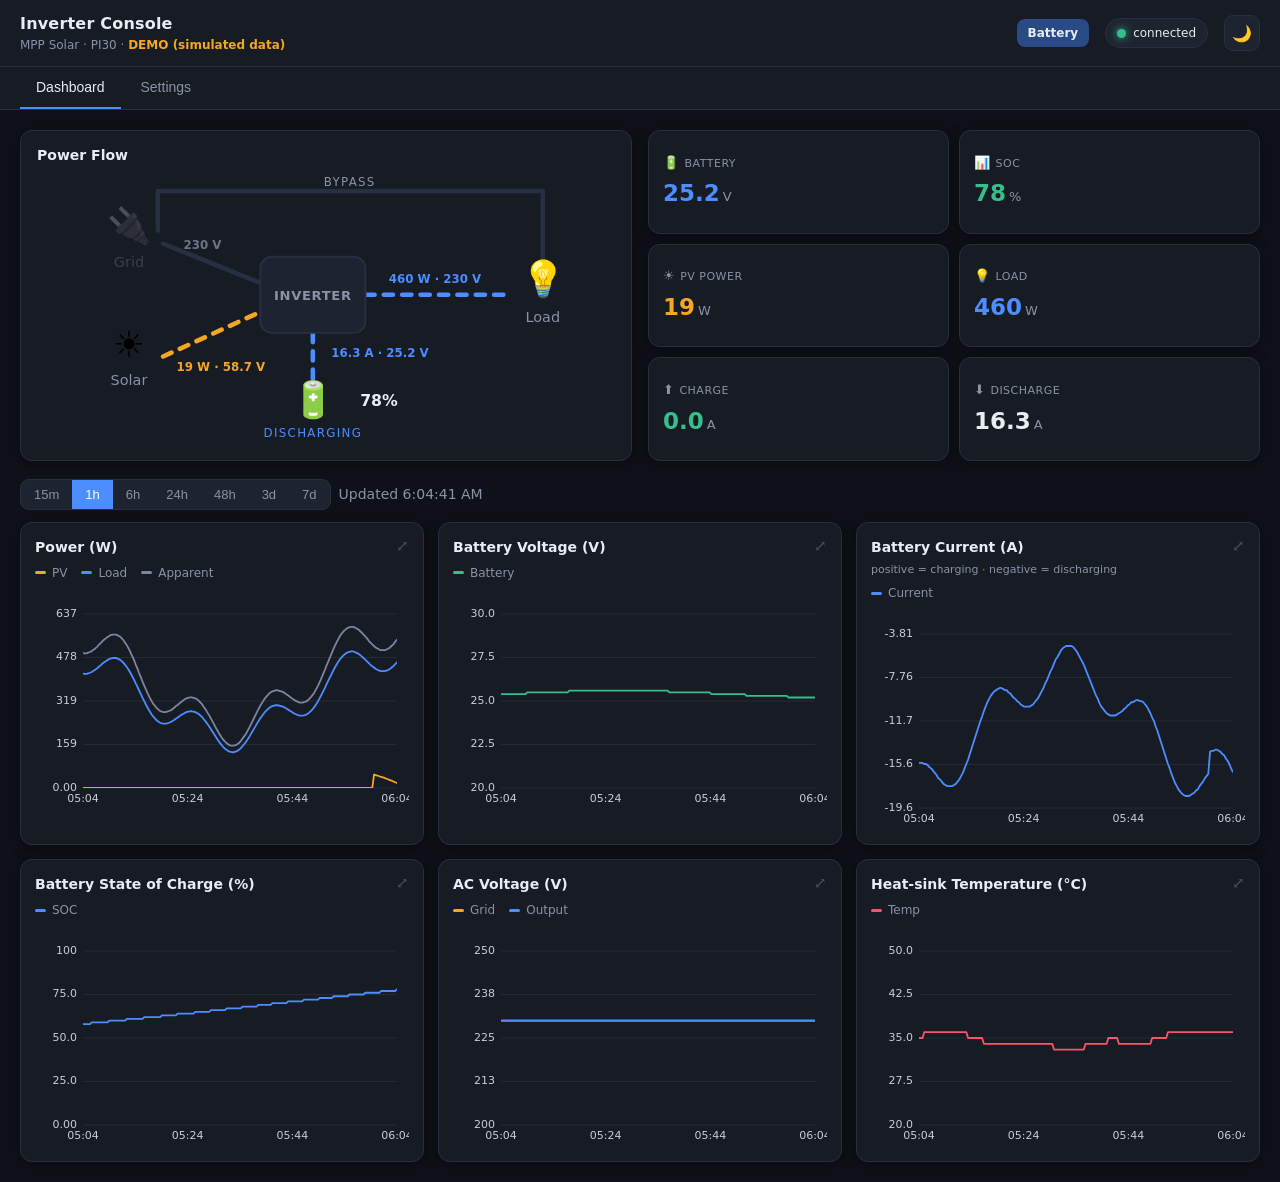
==== commit f6895551: "Settings: show voltage decimals with periods regardless of locale Revert the comma-decimal display. " ====
--- a/mockup.html
+++ b/mockup.html
@@ -472,7 +472,7 @@
  */
 (function () {
   const METRICS = [{"key": "battery_voltage", "label": "Battery Voltage", "unit": "V"}, {"key": "battery_capacity", "label": "Battery SOC", "unit": "%"}, {"key": "battery_charge_current", "label": "Charge Current", "unit": "A"}, {"key": "battery_discharge_current", "label": "Discharge Current", "unit": "A"}, {"key": "pv_input_power", "label": "PV Power", "unit": "W"}, {"key": "pv_input_voltage", "label": "PV Voltage", "unit": "V"}, {"key": "ac_output_active_power", "label": "Load Power", "unit": "W"}, {"key": "ac_output_apparent_power", "label": "Apparent Power", "unit": "VA"}, {"key": "ac_output_load", "label": "Load", "unit": "%"}, {"key": "ac_output_voltage", "label": "Output Voltage", "unit": "V"}, {"key": "ac_input_voltage", "label": "Grid Voltage", "unit": "V"}, {"key": "heatsink_temp", "label": "Heat-sink Temp", "unit": "\u00b0C"}];
-  const SETTINGS_VIEW = [{"key": "output_source_priority", "label": "Output Priority", "group": "Operation & Charging", "type": "enum", "command": "POP", "prog": "01", "help": "Which source powers the loads first.", "unit": "", "options": [{"value": "00", "label": "Utility first"}, {"value": "01", "label": "Solar first"}, {"value": "02", "label": "SBU (Solar / Battery / Utility)"}], "minimum": null, "maximum": null, "step": null, "advanced": false, "depends": {}, "current": "02"}, {"key": "grid_working_range", "label": "AC Input Range", "group": "Operation, Charging & Battery", "type": "enum", "command": "PGR", "prog": "03", "help": "Acceptable AC-in window. Appliance = 90\u2013280 VAC; UPS = 170\u2013280 VAC (stricter).", "unit": "", "options": [{"value": "00", "label": "Appliance (90\u2013280 V)"}, {"value": "01", "label": "UPS (170\u2013280 V)"}], "minimum": null, "maximum": null, "step": null, "advanced": true, "depends": {}, "current": "00"}, {"key": "output_frequency", "label": "Output Frequency", "group": "Operation, Charging & Battery", "type": "enum", "command": "F", "prog": "09", "help": "AC output frequency.", "unit": "Hz", "options": [{"value": "50", "label": "50 Hz"}, {"value": "60", "label": "60 Hz"}], "minimum": null, "maximum": null, "step": null, "advanced": true, "depends": {}, "current": "50"}, {"key": "charger_source_priority", "label": "Charger Source Priority", "group": "Operation & Charging", "type": "enum", "command": "PCP", "prog": "16", "help": "Which source is allowed to charge the battery.", "unit": "", "options": [{"value": "00", "label": "Utility first"}, {"value": "01", "label": "Solar first"}, {"value": "02", "label": "Solar + Utility"}, {"value": "03", "label": "Only Solar"}], "minimum": null, "maximum": null, "step": null, "advanced": false, "depends": {}, "current": "02"}, {"key": "max_charge_current", "label": "Max Combined Charge Current", "group": "Operation, Charging & Battery", "type": "enum", "command": "MCHGC", "prog": "02", "help": "Maximum total battery charging current (solar + utility).", "unit": "A", "options": [{"value": "10", "label": "10 A"}, {"value": "20", "label": "20 A"}, {"value": "30", "label": "30 A"}, {"value": "40", "label": "40 A"}, {"value": "50", "label": "50 A"}, {"value": "60", "label": "60 A"}], "minimum": null, "maximum": null, "step": null, "advanced": true, "depends": {}, "current": "40"}, {"key": "max_utility_charge_current", "label": "Max Utility Charge Current", "group": "Operation, Charging & Battery", "type": "enum", "command": "MUCHGC", "prog": "11", "help": "Maximum charging current drawn from utility. Cannot exceed the combined charge current (Prog 02).", "unit": "A", "options": [{"value": "2", "label": "2 A"}, {"value": "10", "label": "10 A"}, {"value": "20", "label": "20 A"}, {"value": "30", "label": "30 A"}, {"value": "40", "label": "40 A"}], "minimum": null, "maximum": null, "step": null, "advanced": true, "depends": {"max_from": "max_charge_current"}, "current": "20"}, {"key": "battery_type", "label": "Battery Type", "group": "Operation, Charging & Battery", "type": "enum", "command": "PBT", "prog": "05", "help": "Battery chemistry preset. 'User-defined' unlocks the custom charge voltages (Prog 26/27/29).", "unit": "", "options": [{"value": "00", "label": "AGM"}, {"value": "01", "label": "Flooded"}, {"value": "02", "label": "User-defined"}], "minimum": null, "maximum": null, "step": null, "advanced": true, "depends": {}, "current": "02"}, {"key": "recharge_voltage", "label": "Back-to-Utility Voltage", "group": "Battery Voltages", "type": "enum", "command": "PBCV", "prog": "12", "help": "In Solar/SBU modes, battery voltage at which the inverter switches back to utility (low-battery cut-over).", "unit": "V", "options": [{"value": "22.0", "label": "22.0 V"}, {"value": "22.5", "label": "22.5 V"}, {"value": "23.0", "label": "23.0 V"}, {"value": "23.5", "label": "23.5 V"}, {"value": "24.0", "label": "24.0 V"}, {"value": "24.5", "label": "24.5 V"}, {"value": "25.0", "label": "25.0 V"}, {"value": "25.5", "label": "25.5 V"}], "minimum": null, "maximum": null, "step": null, "advanced": false, "depends": {}, "current": "23.0"}, {"key": "redischarge_voltage", "label": "Back-to-Battery Voltage", "group": "Battery Voltages", "type": "enum", "command": "PBDV", "prog": "13", "help": "In Solar/SBU modes, battery voltage at which the inverter disconnects from utility. 'Full' = wait until fully charged.", "unit": "V", "options": [{"value": "00.0", "label": "Full (float)"}, {"value": "24.0", "label": "24.0 V"}, {"value": "24.5", "label": "24.5 V"}, {"value": "25.0", "label": "25.0 V"}, {"value": "25.5", "label": "25.5 V"}, {"value": "26.0", "label": "26.0 V"}, {"value": "26.5", "label": "26.5 V"}, {"value": "27.0", "label": "27.0 V"}, {"value": "27.5", "label": "27.5 V"}, {"value": "28.0", "label": "28.0 V"}, {"value": "28.5", "label": "28.5 V"}, {"value": "29.0", "label": "29.0 V"}], "minimum": null, "maximum": null, "step": null, "advanced": false, "depends": {}, "current": "00.0"}, {"key": "bulk_charge_voltage", "label": "Bulk / C.V. Charge Voltage", "group": "Battery Voltages", "type": "number", "command": "PCVV", "prog": "26", "help": "Constant-voltage (absorb) charge target. Factory default 28,2 V. Adjustable only with Battery Type = User-defined.", "unit": "V", "options": [], "minimum": 25.0, "maximum": 30.0, "step": 0.1, "advanced": false, "depends": {"requires_key": "battery_type", "requires_value": "02"}, "current": 28.2}, {"key": "float_charge_voltage", "label": "Float Charge Voltage", "group": "Battery Voltages", "type": "number", "command": "PBFT", "prog": "27", "help": "Float (maintenance) charge voltage. Factory default 27,0 V. Adjustable only with Battery Type = User-defined.", "unit": "V", "options": [], "minimum": 25.0, "maximum": 30.0, "step": 0.1, "advanced": false, "depends": {"requires_key": "battery_type", "requires_value": "02"}, "current": 27.0}, {"key": "cutoff_voltage", "label": "Low-DC Cut-off Voltage", "group": "Battery Voltages", "type": "number", "command": "PSDV", "prog": "29", "help": "Battery cut-off (low) voltage. Factory default 21,0 V. Adjustable only with Battery Type = User-defined.", "unit": "V", "options": [], "minimum": 21.0, "maximum": 24.0, "step": 0.1, "advanced": false, "depends": {"requires_key": "battery_type", "requires_value": "02"}, "current": 21.0}, {"key": "overload_restart", "label": "Auto-Restart on Overload", "group": "Toggles", "type": "flag", "command": "PE/PD", "prog": "06", "help": "Enable or disable: Auto-Restart on Overload.", "unit": "", "options": [], "minimum": null, "maximum": null, "step": null, "advanced": true, "depends": {}, "current": false}, {"key": "overtemp_restart", "label": "Auto-Restart on Over-Temperature", "group": "Toggles", "type": "flag", "command": "PE/PD", "prog": "07", "help": "Enable or disable: Auto-Restart on Over-Temperature.", "unit": "", "options": [], "minimum": null, "maximum": null, "step": null, "advanced": true, "depends": {}, "current": true}, {"key": "buzzer", "label": "Alarm / Buzzer", "group": "Toggles", "type": "flag", "command": "PE/PD", "prog": "18", "help": "Enable or disable: Alarm / Buzzer.", "unit": "", "options": [], "minimum": null, "maximum": null, "step": null, "advanced": true, "depends": {}, "current": true}, {"key": "lcd_timeout", "label": "Auto-Return to Default Screen (1 min)", "group": "Toggles", "type": "flag", "command": "PE/PD", "prog": "19", "help": "Enable or disable: Auto-Return to Default Screen (1 min).", "unit": "", "options": [], "minimum": null, "maximum": null, "step": null, "advanced": true, "depends": {}, "current": true}, {"key": "backlight", "label": "LCD Backlight", "group": "Toggles", "type": "flag", "command": "PE/PD", "prog": "20", "help": "Enable or disable: LCD Backlight.", "unit": "", "options": [], "minimum": null, "maximum": null, "step": null, "advanced": true, "depends": {}, "current": true}, {"key": "source_interrupt_alarm", "label": "Primary Source Interrupt Beep", "group": "Toggles", "type": "flag", "command": "PE/PD", "prog": "22", "help": "Enable or disable: Primary Source Interrupt Beep.", "unit": "", "options": [], "minimum": null, "maximum": null, "step": null, "advanced": true, "depends": {}, "current": true}, {"key": "overload_bypass", "label": "Overload Bypass", "group": "Toggles", "type": "flag", "command": "PE/PD", "prog": "23", "help": "Enable or disable: Overload Bypass.", "unit": "", "options": [], "minimum": null, "maximum": null, "step": null, "advanced": true, "depends": {}, "current": false}, {"key": "fault_record", "label": "Fault Code Recording", "group": "Toggles", "type": "flag", "command": "PE/PD", "prog": "25", "help": "Enable or disable: Fault Code Recording.", "unit": "", "options": [], "minimum": null, "maximum": null, "step": null, "advanced": true, "depends": {}, "current": true}];
+  const SETTINGS_VIEW = [{"key": "output_source_priority", "label": "Output Priority", "group": "Operation & Charging", "type": "enum", "command": "POP", "prog": "01", "help": "Which source powers the loads first.", "unit": "", "options": [{"value": "00", "label": "Utility first"}, {"value": "01", "label": "Solar first"}, {"value": "02", "label": "SBU (Solar / Battery / Utility)"}], "minimum": null, "maximum": null, "step": null, "advanced": false, "depends": {}, "current": "02"}, {"key": "grid_working_range", "label": "AC Input Range", "group": "Operation, Charging & Battery", "type": "enum", "command": "PGR", "prog": "03", "help": "Acceptable AC-in window. Appliance = 90\u2013280 VAC; UPS = 170\u2013280 VAC (stricter).", "unit": "", "options": [{"value": "00", "label": "Appliance (90\u2013280 V)"}, {"value": "01", "label": "UPS (170\u2013280 V)"}], "minimum": null, "maximum": null, "step": null, "advanced": true, "depends": {}, "current": "00"}, {"key": "output_frequency", "label": "Output Frequency", "group": "Operation, Charging & Battery", "type": "enum", "command": "F", "prog": "09", "help": "AC output frequency.", "unit": "Hz", "options": [{"value": "50", "label": "50 Hz"}, {"value": "60", "label": "60 Hz"}], "minimum": null, "maximum": null, "step": null, "advanced": true, "depends": {}, "current": "50"}, {"key": "charger_source_priority", "label": "Charger Source Priority", "group": "Operation & Charging", "type": "enum", "command": "PCP", "prog": "16", "help": "Which source is allowed to charge the battery.", "unit": "", "options": [{"value": "00", "label": "Utility first"}, {"value": "01", "label": "Solar first"}, {"value": "02", "label": "Solar + Utility"}, {"value": "03", "label": "Only Solar"}], "minimum": null, "maximum": null, "step": null, "advanced": false, "depends": {}, "current": "02"}, {"key": "max_charge_current", "label": "Max Combined Charge Current", "group": "Operation, Charging & Battery", "type": "enum", "command": "MCHGC", "prog": "02", "help": "Maximum total battery charging current (solar + utility).", "unit": "A", "options": [{"value": "10", "label": "10 A"}, {"value": "20", "label": "20 A"}, {"value": "30", "label": "30 A"}, {"value": "40", "label": "40 A"}, {"value": "50", "label": "50 A"}, {"value": "60", "label": "60 A"}], "minimum": null, "maximum": null, "step": null, "advanced": true, "depends": {}, "current": "40"}, {"key": "max_utility_charge_current", "label": "Max Utility Charge Current", "group": "Operation, Charging & Battery", "type": "enum", "command": "MUCHGC", "prog": "11", "help": "Maximum charging current drawn from utility. Cannot exceed the combined charge current (Prog 02).", "unit": "A", "options": [{"value": "2", "label": "2 A"}, {"value": "10", "label": "10 A"}, {"value": "20", "label": "20 A"}, {"value": "30", "label": "30 A"}, {"value": "40", "label": "40 A"}], "minimum": null, "maximum": null, "step": null, "advanced": true, "depends": {"max_from": "max_charge_current"}, "current": "20"}, {"key": "battery_type", "label": "Battery Type", "group": "Operation, Charging & Battery", "type": "enum", "command": "PBT", "prog": "05", "help": "Battery chemistry preset. 'User-defined' unlocks the custom charge voltages (Prog 26/27/29).", "unit": "", "options": [{"value": "00", "label": "AGM"}, {"value": "01", "label": "Flooded"}, {"value": "02", "label": "User-defined"}], "minimum": null, "maximum": null, "step": null, "advanced": true, "depends": {}, "current": "02"}, {"key": "recharge_voltage", "label": "Back-to-Utility Voltage", "group": "Battery Voltages", "type": "enum", "command": "PBCV", "prog": "12", "help": "In Solar/SBU modes, battery voltage at which the inverter switches back to utility (low-battery cut-over).", "unit": "V", "options": [{"value": "22.0", "label": "22.0 V"}, {"value": "22.5", "label": "22.5 V"}, {"value": "23.0", "label": "23.0 V"}, {"value": "23.5", "label": "23.5 V"}, {"value": "24.0", "label": "24.0 V"}, {"value": "24.5", "label": "24.5 V"}, {"value": "25.0", "label": "25.0 V"}, {"value": "25.5", "label": "25.5 V"}], "minimum": null, "maximum": null, "step": null, "advanced": false, "depends": {}, "current": "23.0"}, {"key": "redischarge_voltage", "label": "Back-to-Battery Voltage", "group": "Battery Voltages", "type": "enum", "command": "PBDV", "prog": "13", "help": "In Solar/SBU modes, battery voltage at which the inverter disconnects from utility. 'Full' = wait until fully charged.", "unit": "V", "options": [{"value": "00.0", "label": "Full (float)"}, {"value": "24.0", "label": "24.0 V"}, {"value": "24.5", "label": "24.5 V"}, {"value": "25.0", "label": "25.0 V"}, {"value": "25.5", "label": "25.5 V"}, {"value": "26.0", "label": "26.0 V"}, {"value": "26.5", "label": "26.5 V"}, {"value": "27.0", "label": "27.0 V"}, {"value": "27.5", "label": "27.5 V"}, {"value": "28.0", "label": "28.0 V"}, {"value": "28.5", "label": "28.5 V"}, {"value": "29.0", "label": "29.0 V"}], "minimum": null, "maximum": null, "step": null, "advanced": false, "depends": {}, "current": "00.0"}, {"key": "bulk_charge_voltage", "label": "Bulk / C.V. Charge Voltage", "group": "Battery Voltages", "type": "number", "command": "PCVV", "prog": "26", "help": "Constant-voltage (absorb) charge target. Factory default 28.2 V. Adjustable only with Battery Type = User-defined.", "unit": "V", "options": [], "minimum": 25.0, "maximum": 30.0, "step": 0.1, "advanced": false, "depends": {"requires_key": "battery_type", "requires_value": "02"}, "current": 28.2}, {"key": "float_charge_voltage", "label": "Float Charge Voltage", "group": "Battery Voltages", "type": "number", "command": "PBFT", "prog": "27", "help": "Float (maintenance) charge voltage. Factory default 27.0 V. Adjustable only with Battery Type = User-defined.", "unit": "V", "options": [], "minimum": 25.0, "maximum": 30.0, "step": 0.1, "advanced": false, "depends": {"requires_key": "battery_type", "requires_value": "02"}, "current": 27.0}, {"key": "cutoff_voltage", "label": "Low-DC Cut-off Voltage", "group": "Battery Voltages", "type": "number", "command": "PSDV", "prog": "29", "help": "Battery cut-off (low) voltage. Factory default 21.0 V. Adjustable only with Battery Type = User-defined.", "unit": "V", "options": [], "minimum": 21.0, "maximum": 24.0, "step": 0.1, "advanced": false, "depends": {"requires_key": "battery_type", "requires_value": "02"}, "current": 21.0}, {"key": "overload_restart", "label": "Auto-Restart on Overload", "group": "Toggles", "type": "flag", "command": "PE/PD", "prog": "06", "help": "Enable or disable: Auto-Restart on Overload.", "unit": "", "options": [], "minimum": null, "maximum": null, "step": null, "advanced": true, "depends": {}, "current": false}, {"key": "overtemp_restart", "label": "Auto-Restart on Over-Temperature", "group": "Toggles", "type": "flag", "command": "PE/PD", "prog": "07", "help": "Enable or disable: Auto-Restart on Over-Temperature.", "unit": "", "options": [], "minimum": null, "maximum": null, "step": null, "advanced": true, "depends": {}, "current": true}, {"key": "buzzer", "label": "Alarm / Buzzer", "group": "Toggles", "type": "flag", "command": "PE/PD", "prog": "18", "help": "Enable or disable: Alarm / Buzzer.", "unit": "", "options": [], "minimum": null, "maximum": null, "step": null, "advanced": true, "depends": {}, "current": true}, {"key": "lcd_timeout", "label": "Auto-Return to Default Screen (1 min)", "group": "Toggles", "type": "flag", "command": "PE/PD", "prog": "19", "help": "Enable or disable: Auto-Return to Default Screen (1 min).", "unit": "", "options": [], "minimum": null, "maximum": null, "step": null, "advanced": true, "depends": {}, "current": true}, {"key": "backlight", "label": "LCD Backlight", "group": "Toggles", "type": "flag", "command": "PE/PD", "prog": "20", "help": "Enable or disable: LCD Backlight.", "unit": "", "options": [], "minimum": null, "maximum": null, "step": null, "advanced": true, "depends": {}, "current": true}, {"key": "source_interrupt_alarm", "label": "Primary Source Interrupt Beep", "group": "Toggles", "type": "flag", "command": "PE/PD", "prog": "22", "help": "Enable or disable: Primary Source Interrupt Beep.", "unit": "", "options": [], "minimum": null, "maximum": null, "step": null, "advanced": true, "depends": {}, "current": true}, {"key": "overload_bypass", "label": "Overload Bypass", "group": "Toggles", "type": "flag", "command": "PE/PD", "prog": "23", "help": "Enable or disable: Overload Bypass.", "unit": "", "options": [], "minimum": null, "maximum": null, "step": null, "advanced": true, "depends": {}, "current": false}, {"key": "fault_record", "label": "Fault Code Recording", "group": "Toggles", "type": "flag", "command": "PE/PD", "prog": "25", "help": "Enable or disable: Fault Code Recording.", "unit": "", "options": [], "minimum": null, "maximum": null, "step": null, "advanced": true, "depends": {}, "current": true}];
 
   let profiles = [
     { id: 1, name: 'Solar only (daytime)', description: 'Run loads from solar/battery, charge from solar only.',
@@ -928,24 +928,12 @@
   if (v == null || isNaN(v)) return '—';
   return Number(v).toFixed(dp);
 }
-// decimal comma display (inverter values are entered with periods on the wire)
-const commaize = (s) => String(s).replace(/\./g, ',');
-const parseDec = (s) => {
-  if (s == null) return null;
-  const t = String(s).trim().replace(',', '.');
-  if (t === '') return null;
-  const n = Number(t);
-  return isNaN(n) ? null : n;
-};
 // human-readable list of every value a setting accepts
 function allowedText(s) {
   if (s.type === 'flag') return 'Options: Enable / Disable';
-  if (s.type === 'enum') {
-    const isV = s.unit === 'V';
-    return 'Options: ' + s.options.map((o) => (isV ? commaize(o.label) : o.label)).join(', ');
-  }
+  if (s.type === 'enum') return 'Options: ' + s.options.map((o) => o.label).join(', ');
   if (s.type === 'number') {
-    const f = (n) => commaize(Number(n).toFixed(1));
+    const f = (n) => Number(n).toFixed(1);
     let t = `Range: ${f(s.minimum)}–${f(s.maximum)}`;
     if (s.unit) t += ` ${s.unit}`;
     if (s.step) t += ` · ${f(s.step)} steps`;
@@ -1405,8 +1393,6 @@
   // constraint note lives in the head so the control stays pinned to the bottom
   if (note) head.append(el('div', { class: 'cur note' }, note));
 
-  const isV = s.unit === 'V';
-
   // control block (pinned to the bottom of the card so every selector aligns)
   const body = el('div', { class: 'setting-body' });
   if (s.type === 'flag') {
@@ -1420,12 +1406,11 @@
     });
     body.append(el('label', { class: 'toggle' }, [input, el('span', { class: 'track' }), stateLbl]));
   } else if (s.type === 'enum') {
-    const curLabel = labelFor(s, s.current);
-    body.append(el('div', { class: 'cur' }, 'Current: ' + (isV ? commaize(curLabel) : curLabel)));
+    body.append(el('div', { class: 'cur' }, 'Current: ' + labelFor(s, s.current)));
     const sel = el('select');
     sel.disabled = !enabled;
     for (const o of options) {
-      const opt = el('option', { value: o.value }, isV ? commaize(o.label) : o.label);
+      const opt = el('option', { value: o.value }, o.label);
       if (String(chosen) === String(o.value)) opt.selected = true;
       sel.append(opt);
     }
@@ -1434,12 +1419,18 @@
     sel.addEventListener('change', () => setPending(s, sel.value, card));
     body.append(sel);
   } else if (s.type === 'number') {
-    const curTxt = s.current == null ? '—' : commaize(Number(s.current).toFixed(1)) + ' ' + s.unit;
-    body.append(el('div', { class: 'cur' }, 'Current: ' + curTxt));
+    body.append(el('div', { class: 'cur' }, 'Current: ' + (s.current == null ? '—' : s.current + ' ' + s.unit)));
+    // text (not number) input so the decimal always shows as a period,
+    // regardless of the browser's locale; a typed comma is converted to a period.
     const input = el('input', { type: 'text', inputmode: 'decimal', class: 'num-input',
-      value: chosen == null ? '' : commaize(String(chosen)) });
+      value: chosen == null ? '' : String(chosen) });
     input.disabled = !enabled;
-    input.addEventListener('input', () => setPending(s, parseDec(input.value), card));
+    input.addEventListener('input', () => {
+      const norm = input.value.replace(',', '.');
+      if (norm !== input.value) input.value = norm;
+      const n = norm === '' ? null : Number(norm);
+      setPending(s, (n == null || isNaN(n)) ? null : n, card);
+    });
     body.append(input);
   }
 
@@ -1489,11 +1480,7 @@
 function diffRows(items) {
   return items.map(({ key, value }) => {
     const s = state.settings.find((x) => x.key === key) || { label: key, type: 'enum', options: [] };
-    const disp = (v) => {
-      if (s.type === 'flag') return v ? 'Enabled' : 'Disabled';
-      const l = labelFor(s, v);
-      return s.unit === 'V' ? commaize(l) : l;
-    };
+    const disp = (v) => (s.type === 'flag' ? (v ? 'Enabled' : 'Disabled') : labelFor(s, v));
     const from = disp(s.current);
     const to = disp(value);
     return el('div', { class: 'diff-row' }, [
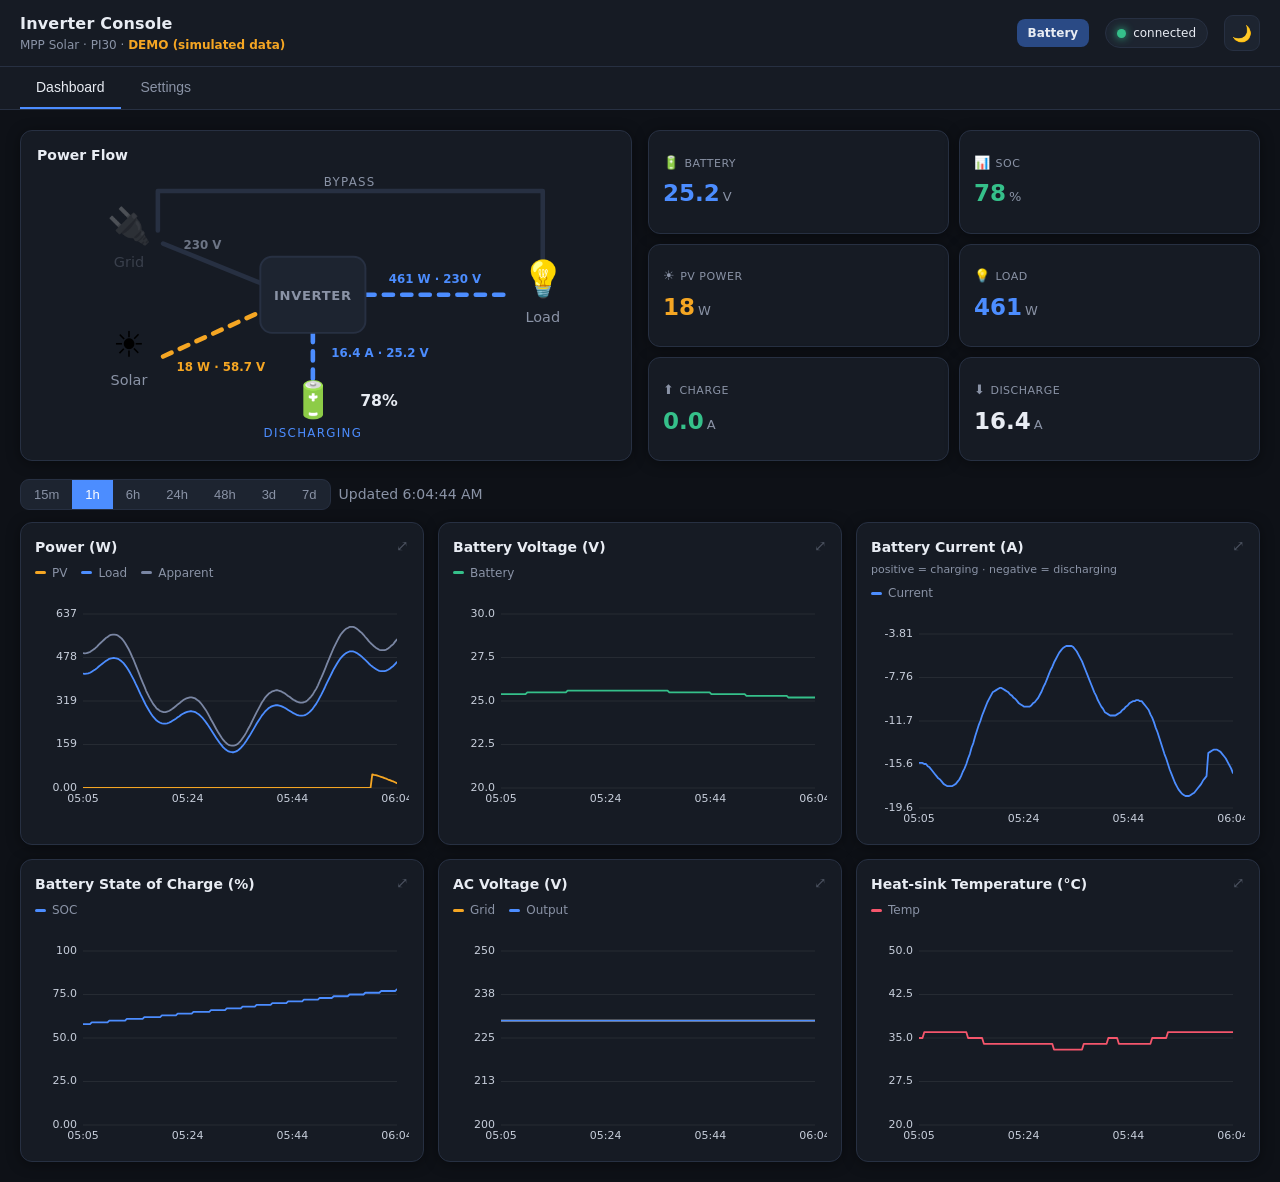
==== commit 4b6a2a2f: "Diagram: gate grid→inverter on charger source priority The grid only feeds the inverter when the cha" ====
--- a/mockup.html
+++ b/mockup.html
@@ -515,13 +515,26 @@
   }
   function liveState(t) {
     const v = genValues(t);
-    const mode = v.battery_discharge_current > 0 ? 'Battery' : 'Line';
+    // demo: a recurring window where the inverter charges from the grid (no sun)
+    // so the grid→inverter path is visible; otherwise it charges from solar.
+    const gridChargeWindow = Math.floor(t / 30) % 4 === 3;
+    if (gridChargeWindow) {
+      v.pv_input_power = 0; v.pv_input_voltage = 0;
+      v.battery_discharge_current = 0;
+      v.battery_charge_current = 14;
+    }
+    const mode = (!gridChargeWindow && v.battery_discharge_current > 0) ? 'Battery' : 'Line';
     return {
       ts: t, connected: true,
       mode,
       values: v,
-      flags: { load_on: true, charging_on: v.battery_charge_current > 0, ac_charging: false,
-               scc_charging: v.pv_input_power > 0, charging_to_float: false },
+      flags: {
+        load_on: true,
+        charging_on: v.battery_charge_current > 0,
+        ac_charging: gridChargeWindow,
+        scc_charging: v.pv_input_power > 0,
+        charging_to_float: false,
+      },
       warnings: [], last_error: null,
     };
   }
@@ -1125,10 +1138,13 @@
   const discharging = conn && (v.battery_discharge_current || 0) > 0.2;
   const loadOn = conn && ((v.ac_output_active_power || 0) > 2 || f.load_on);
 
-  // PV and grid never mix. grid→inverter represents the utility *charging* the
-  // battery only; the Line-mode load path is the bypass arc (not the inverter),
-  // so inverter→load lights only when the inverter itself feeds the load.
-  const gridCharging = conn && f.ac_charging;
+  // grid→inverter only when the charger settings allow utility charging AND the
+  // battery is actually charging from AC. With "Only Solar" charging (Charger
+  // Source Priority = 03) the grid NEVER feeds the inverter — it only bypasses
+  // to the load. PV and grid never mix, so grid-charging implies not solar.
+  const chargerSrc = (state.settings.find((s) => s.key === 'charger_source_priority') || {}).current;
+  const gridChargeAllowed = chargerSrc == null ? true : chargerSrc !== '03';
+  const gridCharging = conn && gridChargeAllowed && (f.ac_charging || (charging && !f.scc_charging));
   const invToLoad = conn && loadOn && !utilityLoad;
   const gridActive = utilityLoad || gridCharging;
 
